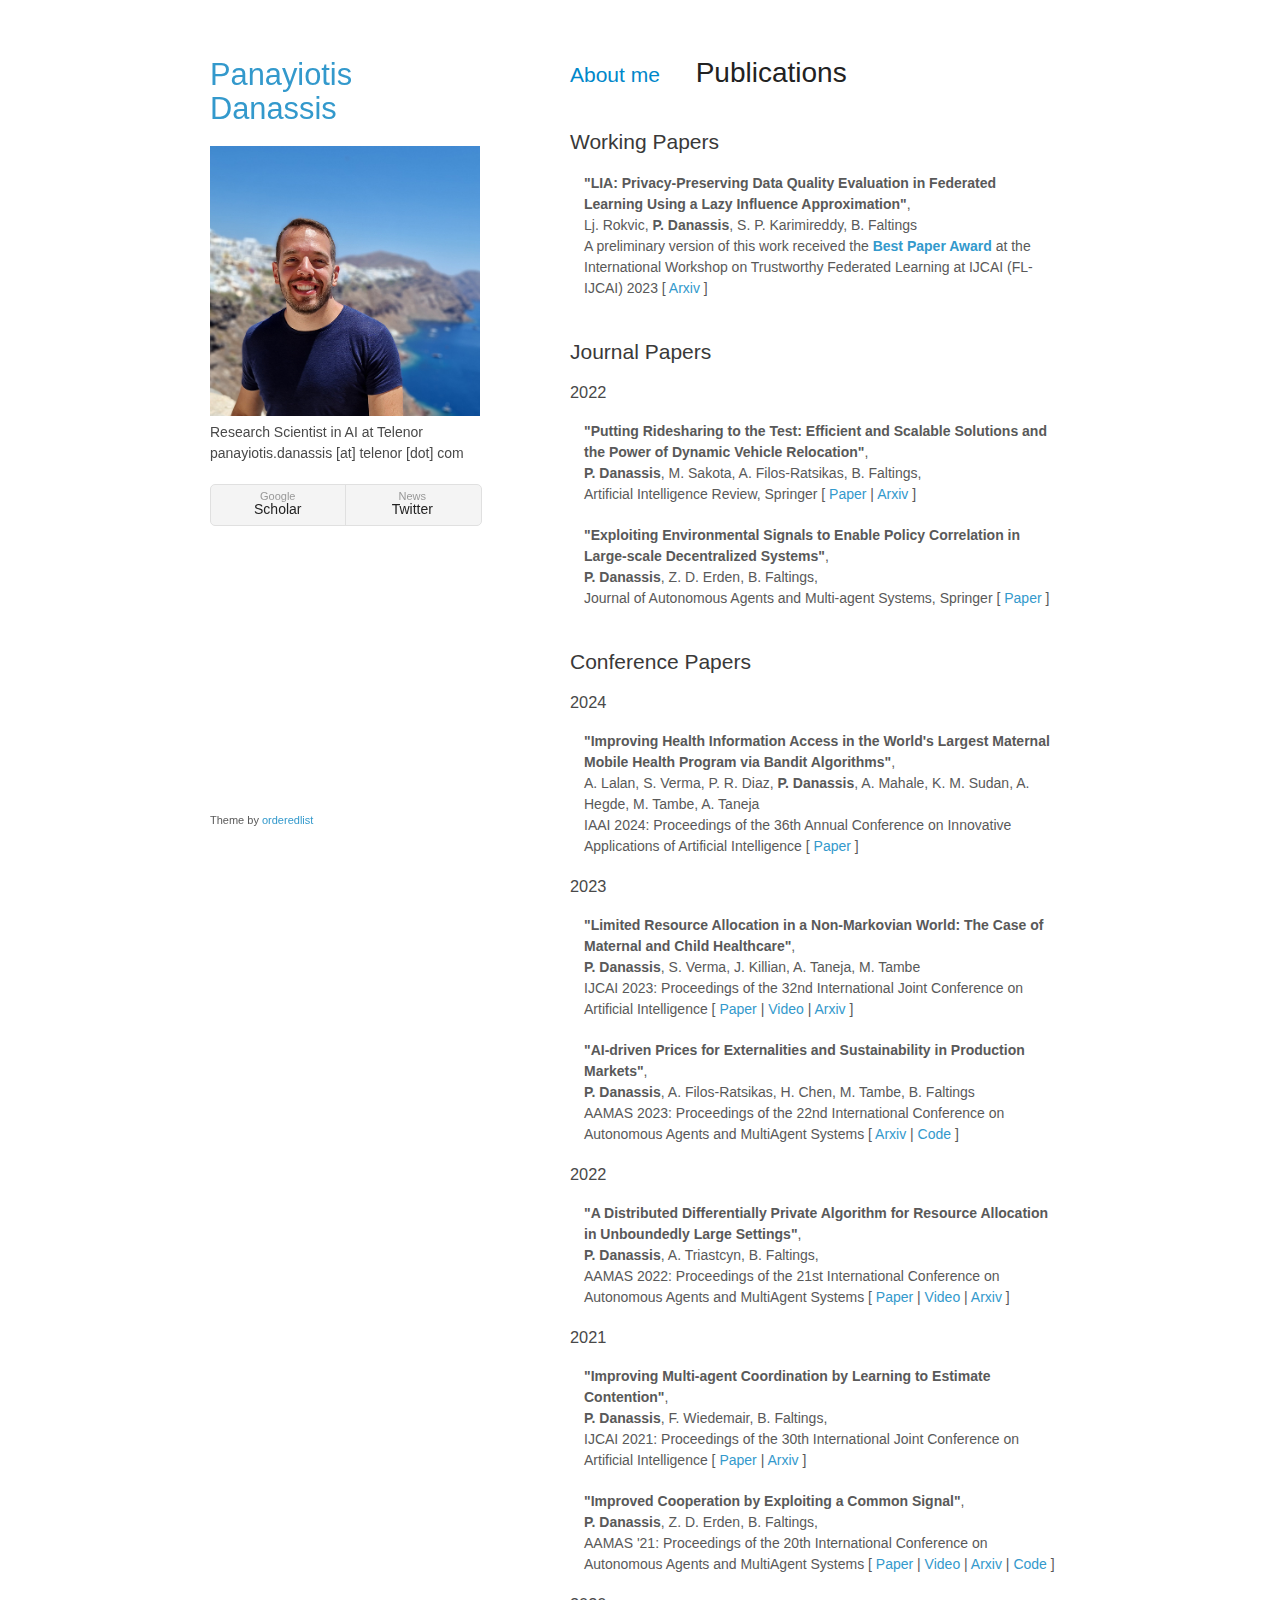
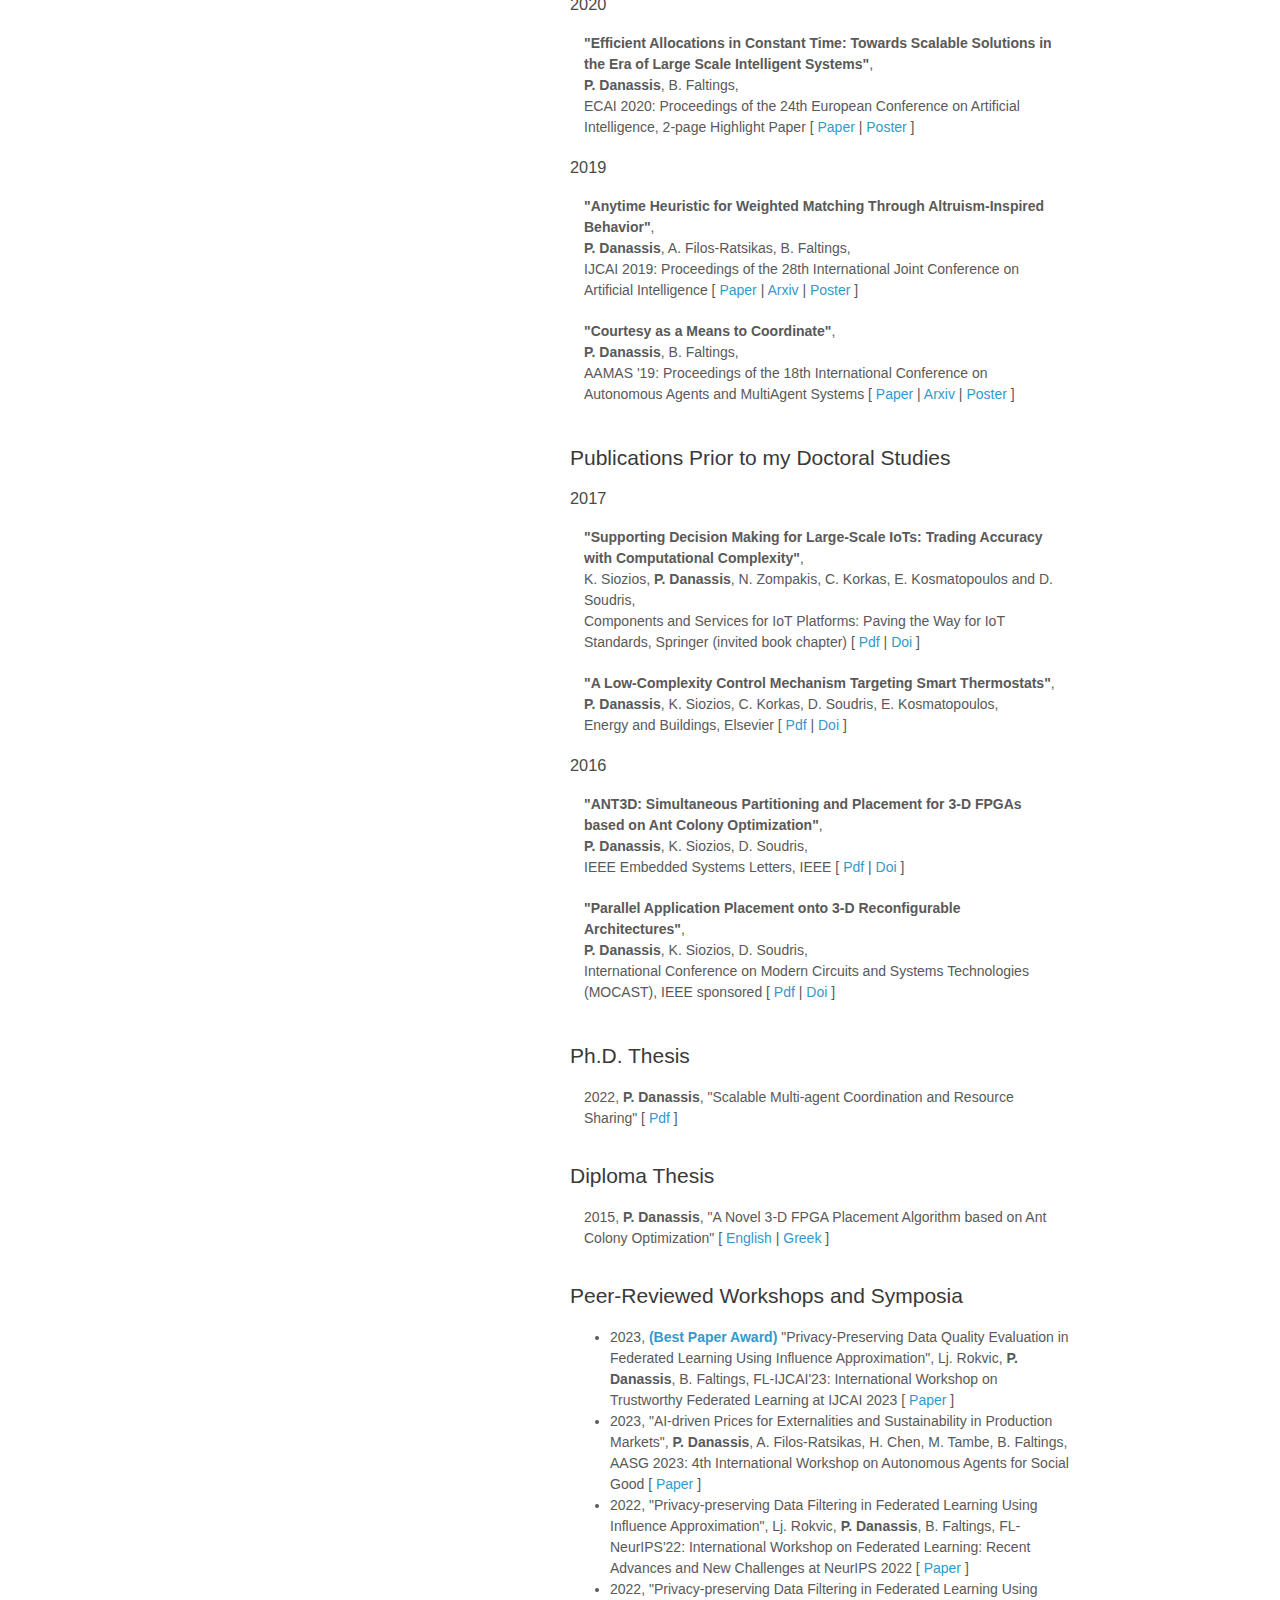
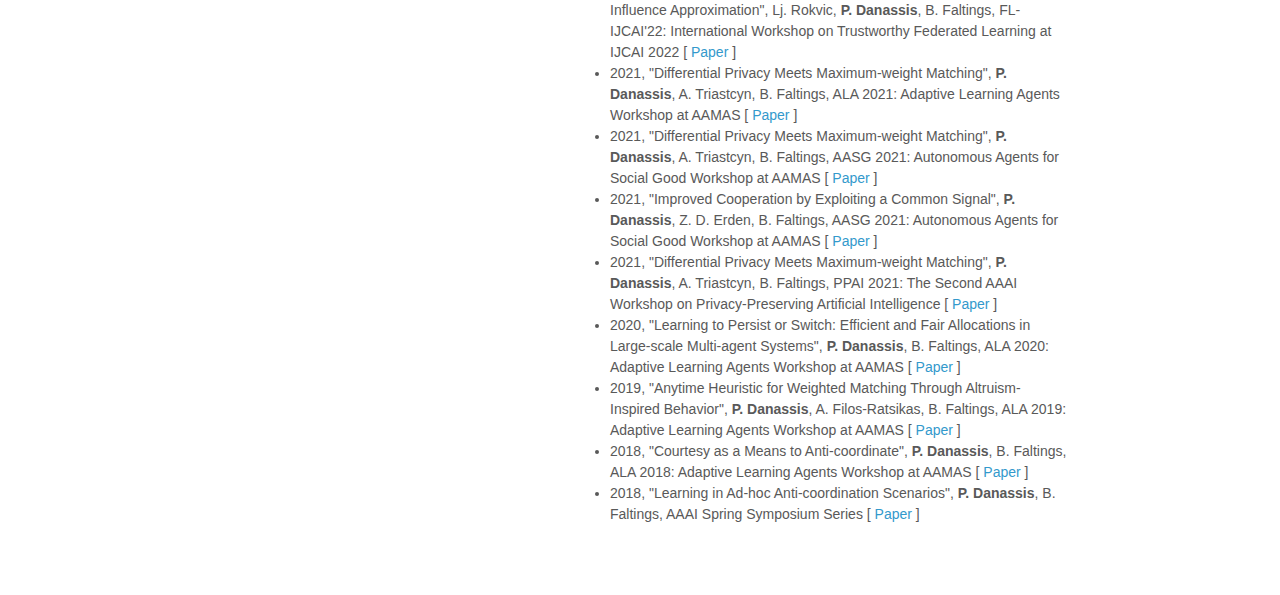
==== publications.html @ 2c4583b1 "Update publications.html" ====
<!doctype html>
<html>
  <head>
    <meta charset="utf-8">
    <meta http-equiv="X-UA-Compatible" content="chrome=1">
    <title>Panayiotis Danassis</title>

    <meta name="description" content="Personal webpage of Dr. Panayiotis Danassis">
    <meta name="author" content="Panayiotis Danassis">
    <meta name="author" content="Παναγιώτης Δανασής">
    <meta name="keywords" content="Panayiotis,Panagiotis,Danassis,Danasis,Παναγιώτης,Δανασής">

    <link rel="icon" type="image/x-icon" href="./files/favicon_pi.png">
    <link rel="stylesheet" href="./files/styles.css">
    <link rel="stylesheet" href="./files/pygment_trac.css">
    <link rel="stylesheet" href="./files/my_style.css">
    <meta name="viewport" content="width=device-width">
    <!--[if lt IE 9]>
    <script src="//html5shiv.googlecode.com/svn/trunk/html5.js"></script>
    <![endif]-->
  </head>




  <body>
    <div class="wrapper">
      <header>
        <h1><strong class="name">Panayiotis Danassis</strong></h1>
        <img src="./files/me_2_small.jpg" alt="Logo">
        <h4>
          Research Scientist in AI at Telenor <br>
          panayiotis.danassis [at] telenor [dot] com
        </h4>


        <ul class="downloads">
          <li><a href="https://scholar.google.gr/citations?user=Uo0aIHAAAAAJ" target="_blank" rel="nofollow">Google <strong>Scholar</strong></a></li>
          <li><a href="https://twitter.com/PDanassis" target="_blank" rel="nofollow">News <strong>Twitter</strong></a></li>
          <!-- <li><a href="danassis_resume.pdf" target="_blank" rel="nofollow">Jan 2023 <strong>Résumé</strong></a></li> -->
        </ul>
      </header>
      
      <section>
        <!-- <h1>News</h1> -->
 <!--        <p>
          I will soon be joining the <a href="https://teamcore.seas.harvard.edu/">Teamcore</a> group at <a href="https://www.seas.harvard.edu/">Harvard</a>, led by Prof. <a href="https://teamcore.seas.harvard.edu/tambe">Milind Tambe</a>, as a Postdoctoral Fellow to build AI systems with positive social impact!
        </p>  -->
<!--         <p>
          <b>I am on the job market</b>, looking for exciting opportunities in research. If there is an opening in your organization for which I may be a suitable match, please do get in touch (<a href="danassis_resume.pdf" target="_blank" rel="nofollow">résumé</a>). Thank you :-)
        </p>  -->


        <!-- </br> -->
        <h1><a href="./" class="menu">About me</a> &emsp;Publications</h1>
        
          </br>
          <!-- Preprints -->
          <h2>Working Papers</h2>

          <ul class="no-bullets">
            <li><p>
              <b>"LIA: Privacy-Preserving Data Quality Evaluation in Federated Learning Using a Lazy Influence Approximation"</b>, </br>
              Lj. Rokvic, <b>P. Danassis</b>, S. P. Karimireddy, B. Faltings </br>
              A preliminary version of this work received the <b class="linkcolor">Best Paper Award</b> at the International Workshop on Trustworthy Federated Learning at IJCAI (FL-IJCAI) 2023
              [ <a href="https://arxiv.org/abs/2205.11518" target="_blank">Arxiv</a> ]
            </li></p>
          </ul>


          </br>
          <!-- Journal Papers -->
          <h2>Journal Papers</h2>

          <h3>2022</h3>
          <ul class="no-bullets">
            <li><p>
              <b>"Putting Ridesharing to the Test: Efficient and Scalable Solutions and the Power of Dynamic Vehicle Relocation"</b>, </br>
              <b>P. Danassis</b>, M. Sakota, A. Filos-Ratsikas, B. Faltings, </br>
              Artificial Intelligence Review, Springer 
              [ <a href="https://doi.org/10.1007/s10462-022-10145-0" target="_blank" rel="nofollow">Paper</a> | <a href="https://arxiv.org/abs/1912.08066" target="_blank" rel="nofollow">Arxiv</a> ]
            </p></li>

            <li><p>
              <b>"Exploiting Environmental Signals to Enable Policy Correlation in Large-scale Decentralized Systems"</b>, </br>
              <b>P. Danassis</b>, Z. D. Erden, B. Faltings, </br>
              Journal of Autonomous Agents and Multi-agent Systems, Springer 
              [ <a href="https://doi.org/10.1007/s10458-021-09541-7" target="_blank">Paper</a> ]
            </li></p>
          </ul>
          

          </br>
          <!-- Conference Papers -->
          <h2>Conference Papers</h2>

          <h3>2024</h3>
          <ul class="no-bullets">
            <li><p>
              <b>"Improving Health Information Access in the World's Largest Maternal Mobile Health Program via Bandit Algorithms"</b>, </br>
              A. Lalan, S. Verma, P. R. Diaz, <b>P. Danassis</b>, A. Mahale, K. M. Sudan, A. Hegde, M. Tambe, A. Taneja </br>
              IAAI 2024: Proceedings of the 36th Annual Conference on Innovative Applications of Artificial Intelligence [ <a href="publications/2024_iaai.pdf" target="_blank" rel="nofollow">Paper</a> ]
            </li></p>
          </ul>

          <h3>2023</h3>
          <ul class="no-bullets">
            <li><p>
              <b>"Limited Resource Allocation in a Non-Markovian World: The Case of Maternal and Child Healthcare"</b>, </br>
              <b>P. Danassis</b>, S. Verma, J. Killian, A. Taneja, M. Tambe </br>
              IJCAI 2023: Proceedings of the 32nd International Joint Conference on Artificial Intelligence [ <a href="https://www.ijcai.org/proceedings/2023/0660.pdf" target="_blank" rel="nofollow">Paper</a> | <a href="https://ijcai-23.org/video/?vid=39005594" target="_blank" rel="nofollow">Video</a> | <a href="https://arxiv.org/abs/2305.12640" target="_blank">Arxiv</a> ]
            </li></p>
            <li><p>
              <b>"AI-driven Prices for Externalities and Sustainability in Production Markets"</b>, </br>
              <b>P. Danassis</b>, A. Filos-Ratsikas, H. Chen, M. Tambe, B. Faltings </br>
              AAMAS 2023: Proceedings of the 22nd International Conference on Autonomous Agents and MultiAgent Systems [ <a href="https://arxiv.org/abs/2106.06060" target="_blank">Arxiv</a> | <a href="https://github.com/panayiotisd/fisher-market" target="_blank">Code</a> ]
            </li></p>
          </ul>

          <h3>2022</h3>
          <ul class="no-bullets">
            <li><p>
              <b>"A Distributed Differentially Private Algorithm for Resource Allocation in Unboundedly Large Settings"</b>, </br>
              <b>P. Danassis</b>, A. Triastcyn, B. Faltings, </br>
              AAMAS 2022: Proceedings of the 21st International Conference on Autonomous Agents and MultiAgent Systems 
              [ <a href="https://www.ifaamas.org/Proceedings/aamas2022/pdfs/p327.pdf" target="_blank" rel="nofollow">Paper</a> | <a href="https://underline.io/lecture/49237-a-distributed-differentially-private-algorithm-for-resource-allocation-in-unboundedly-large-settings" target="_blank" rel="nofollow">Video</a> | <a href="https://arxiv.org/abs/2011.07934" target="_blank">Arxiv</a> ]
            </li></p>
          </ul>

          <h3>2021</h3>
          <ul class="no-bullets">
            <li><p>
              <b>"Improving Multi-agent Coordination by Learning to Estimate Contention"</b>, </br>
              <b>P. Danassis</b>, F. Wiedemair, B. Faltings, </br>
              IJCAI 2021: Proceedings of the 30th International Joint Conference on Artificial Intelligence
              [ <a href="https://www.ijcai.org/proceedings/2021/18" target="_blank" rel="nofollow">Paper</a> | <a href="https://arxiv.org/abs/2105.04027" target="_blank">Arxiv</a> ]
            </li></p>

            <li><p>
              <b>"Improved Cooperation by Exploiting a Common Signal"</b>, </br>
              <b>P. Danassis</b>, Z. D. Erden, B. Faltings, </br>
              AAMAS '21: Proceedings of the 20th International Conference on Autonomous Agents and MultiAgent Systems 
              [ <a href="https://www.ifaamas.org/Proceedings/aamas2021/pdfs/p395.pdf" target="_blank" rel="nofollow">Paper</a> | <a href="https://slideslive.com/38954855/improved-cooperation-by-exploiting-a-common-signal" target="_blank" rel="nofollow">Video</a> | <a href="https://arxiv.org/abs/2102.02304" target="_blank">Arxiv</a> | <a href="https://github.com/panayiotisd/Improved-Cooperation-by-Exploiting-a-Common-Signal.git" target="_blank">Code</a> ]
            </li></p>
          </ul>

          <h3>2020</h3>
          <ul class="no-bullets">
            <li><p>
              <b>"Efficient Allocations in Constant Time: Towards Scalable Solutions in the Era of Large Scale Intelligent Systems"</b>, </br>
              <b>P. Danassis</b>, B. Faltings, </br>
              ECAI 2020: Proceedings of the 24th European Conference on Artificial Intelligence, 2-page Highlight Paper 
              [ <a href="https://dx.doi.org/10.3233/FAIA200441" target="_blank" rel="nofollow">Paper</a> | <a href="https://underline.io/lecture/2179-efficient-allocations-in-constant-time-towards-scalable-solutions-in-the-era-of-large-scale-intelligent-systems" target="_blank" rel="nofollow">Poster</a> ]
            </li></p>
          </ul>

          <h3>2019</h3>
          <ul class="no-bullets">
            <li><p>
              <b>"Anytime Heuristic for Weighted Matching Through Altruism-Inspired Behavior"</b>, </br>
              <b>P. Danassis</b>, A. Filos-Ratsikas, B. Faltings, </br>
              IJCAI 2019: Proceedings of the 28th International Joint Conference on Artificial Intelligence
              [ <a href="https://www.ijcai.org/proceedings/2019/31" target="_blank" rel="nofollow">Paper</a> | <a href="https://arxiv.org/abs/1902.09359" target="_blank">Arxiv</a> | <a href="posters/2019_arxiv_alma.pdf" target="_blank" rel="nofollow">Poster</a> ]
            </li></p>

            <li><p>
              <b>"Courtesy as a Means to Coordinate"</b>, </br>
              <b>P. Danassis</b>, B. Faltings, </br>
              AAMAS '19: Proceedings of the 18th International Conference on Autonomous Agents and MultiAgent Systems 
              [ <a href="https://www.ifaamas.org/Proceedings/aamas2019/pdfs/p665.pdf" target="_blank" rel="nofollow">Paper</a> | <a href="https://arxiv.org/abs/1801.07140" target="_blank">Arxiv</a> | <a href="posters/aamas19_poster.pdf" target="_blank" rel="nofollow">Poster</a> ]
            </li></p>
          </ul>


          </br>
          <!-- Publications Prior to my Doctoral Studies -->
          <h2>Publications Prior to my Doctoral Studies</h2>

          <h3>2017</h3>
          <ul class="no-bullets">
            <li><p>
              <b>"Supporting Decision Making for Large-Scale IoTs: Trading Accuracy with Computational Complexity"</b>, </br>
              K. Siozios, <b>P. Danassis</b>, N. Zompakis, C. Korkas, E. Kosmatopoulos and D. Soudris, </br>
              Components and Services for IoT Platforms: Paving the Way for IoT Standards, Springer (invited book chapter) 
              [ <a href="publications/2017_springer_dmlsiot.pdf" target="_blank" rel="nofollow">Pdf</a> | <a href="https://dx.doi.org/10.1007/978-3-319-42304-3_12" target="_blank">Doi</a> ]
            </li></p>

            <li><p>
              <b>"A Low-Complexity Control Mechanism Targeting Smart Thermostats"</b>, </br>
              <b>P. Danassis</b>, K. Siozios, C. Korkas, D. Soudris, E. Kosmatopoulos, </br>
              Energy and Buildings, Elsevier 
              [ <a href="publications/2017_elsevier_enb.pdf" target="_blank" rel="nofollow">Pdf</a> | <a href="https://dx.doi.org/10.1016/j.enbuild.2017.01.013" target="_blank">Doi</a> ]
            </li></p>
          </ul>

          <h3>2016</h3>
          <ul class="no-bullets">
            <li><p>
              <b>"ANT3D: Simultaneous Partitioning and Placement for 3-D FPGAs based on Ant Colony Optimization"</b>, </br>
              <b>P. Danassis</b>, K. Siozios, D. Soudris, </br>
              IEEE Embedded Systems Letters, IEEE 
              [ <a href="publications/2016_ieee_esl.pdf" target="_blank" rel="nofollow">Pdf</a> | <a href="https://doi.org/10.1109/LES.2016.2527925" target="_blank">Doi</a> ]
            </li></p>

            <li><p>
              <b>"Parallel Application Placement onto 3-D Reconfigurable Architectures"</b>, </br>
              <b>P. Danassis</b>, K. Siozios, D. Soudris, </br>
              International Conference on Modern Circuits and Systems Technologies (MOCAST), IEEE sponsored 
              [ <a href="publications/2016_mocast.pdf" target="_blank" rel="nofollow">Pdf</a> | <a href="https://doi.org/10.1109/MOCAST.2016.7495108" target="_blank">Doi</a> ]
            </li></p>
          </ul>
          

          </br>
          <!-- PhD Thesis -->
          <h2>Ph.D. Thesis</h2>
          <ul class="no-bullets">
            <li>2022, <b>P. Danassis</b>, "Scalable Multi-agent Coordination and Resource Sharing" [ <a href="https://infoscience.epfl.ch/record/291383" target="_blank" rel="nofollow">Pdf</a> ]</li>
          </ul>


          </br>
          <!-- Diploma Thesis -->
          <h2>Diploma Thesis</h2>
          <ul class="no-bullets">
            <li>2015, <b>P. Danassis</b>, "A Novel 3-D FPGA Placement Algorithm based on Ant Colony Optimization" [ <a href="publications/2015_diploma_thesis.pdf#page=10" target="_blank" rel="nofollow">English</a> | <a href="publications/2015_diploma_thesis.pdf#page=1" target="_blank" rel="nofollow">Greek</a> ]</li>
          </ul>


          </br>
          <!-- Peer-Reviewed Workshops and Posters -->
          <h2>Peer-Reviewed Workshops and Symposia</h2>
          <ul>
            <li> 2023, <b class="linkcolor">(Best Paper Award)</b> "Privacy-Preserving Data Quality Evaluation in Federated Learning Using Influence Approximation", Lj. Rokvic, <b>P. Danassis</b>, B. Faltings, FL-IJCAI'23: International Workshop on Trustworthy Federated Learning at IJCAI 2023 [ <a href="https://panosd.eu/publications/2023_fl_ijcai.pdf" target="_blank">Paper</a> ]</li>

            <li> 2023, "AI-driven Prices for Externalities and Sustainability in Production Markets", <b>P. Danassis</b>, A. Filos-Ratsikas, H. Chen, M. Tambe, B. Faltings, AASG 2023: 4th International Workshop on Autonomous Agents for Social Good [ <a href="https://arxiv.org/abs/2106.06060" target="_blank">Paper</a> ] </li>

            <li> 2022, "Privacy-preserving Data Filtering in Federated Learning Using Influence Approximation", Lj. Rokvic, <b>P. Danassis</b>, B. Faltings, FL-NeurIPS'22: International Workshop on Federated Learning: Recent Advances and New Challenges at NeurIPS 2022 [ <a href="https://arxiv.org/abs/2205.11518" target="_blank" rel="nofollow">Paper</a> ]</li>

            <li> 2022, "Privacy-preserving Data Filtering in Federated Learning Using Influence Approximation", Lj. Rokvic, <b>P. Danassis</b>, B. Faltings, FL-IJCAI'22: International Workshop on Trustworthy Federated Learning at IJCAI 2022 [ <a href="https://arxiv.org/abs/2205.11518" target="_blank" rel="nofollow">Paper</a> ]</li>

            <li>2021, "Differential Privacy Meets Maximum-weight Matching", <b>P. Danassis</b>, A. Triastcyn, B. Faltings, ALA 2021: Adaptive Learning Agents Workshop at AAMAS [ <a href="publications/2022_aamas.pdf" target="_blank" rel="nofollow">Paper</a> ]</li>

            <li>2021, "Differential Privacy Meets Maximum-weight Matching", <b>P. Danassis</b>, A. Triastcyn, B. Faltings, AASG 2021: Autonomous Agents for Social Good Workshop at AAMAS [ <a href="publications/2022_aamas.pdf" target="_blank" rel="nofollow">Paper</a> ]</li>

            <li>2021, "Improved Cooperation by Exploiting a Common Signal", <b>P. Danassis</b>, Z. D. Erden, B. Faltings, AASG 2021: Autonomous Agents for Social Good Workshop at AAMAS [ <a href="publications/2021_aamas.pdf" target="_blank" rel="nofollow">Paper</a> ]</li>

            <li>2021, "Differential Privacy Meets Maximum-weight Matching", <b>P. Danassis</b>, A. Triastcyn, B. Faltings, PPAI 2021: The Second AAAI Workshop on Privacy-Preserving Artificial Intelligence [ <a href="publications/2022_aamas.pdf" target="_blank" rel="nofollow">Paper</a> ]</li>

            <li>2020, "Learning to Persist or Switch: Efficient and Fair Allocations in Large-scale Multi-agent Systems", <b>P. Danassis</b>, B. Faltings, ALA 2020: Adaptive Learning Agents Workshop at AAMAS [ <a href="publications/2020_ala.pdf" target="_blank" rel="nofollow">Paper</a> ]</li>

            <li>2019, "Anytime Heuristic for Weighted Matching Through Altruism-Inspired Behavior", <b>P. Danassis</b>, A. Filos-Ratsikas, B. Faltings, ALA 2019: Adaptive Learning Agents Workshop at AAMAS [ <a href="publications/2019_arxiv_alma.pdf" target="_blank" rel="nofollow">Paper</a> ]</li>

            <li>2018, "Courtesy as a Means to Anti-coordinate", <b>P. Danassis</b>, B. Faltings, ALA 2018: Adaptive Learning Agents Workshop at AAMAS [ <a href="publications/2019_aamas.pdf" target="_blank" rel="nofollow">Paper</a> ]</li>

            <li>2018, "Learning in Ad-hoc Anti-coordination Scenarios", <b>P. Danassis</b>, B. Faltings, AAAI Spring Symposium Series [ <a href="publications/2018_aaai_sss.pdf" target="_blank" rel="nofollow">Paper</a> ]</li>
          </ul>
        
      </section>


      <footer>
        <p><small>Theme by <a href="https://github.com/orderedlist">orderedlist</a></small></p>
      </footer>

    </div>
    <script src="./files/scale.fix.js"></script>
  </body>
</html>
---- files/styles.css ----
body {
  background-color: #fff;
  padding:50px;
  font: 14px/1.5 -apple-system, BlinkMacSystemFont, "Segoe UI", Roboto, Oxygen, Ubuntu, Cantarell, "Fira Sans", "Droid Sans", "Helvetica Neue", Arial, sans-serif, "Apple Color Emoji", "Segoe UI Emoji", "Segoe UI Symbol";
  color:#595959;
  font-weight:400;
}

h1, h2, h3, h4, h5, h6 {
  color:#222;
  margin:0 0 20px;
}

p, ul, ol, table, pre, dl {
  margin:0 0 20px;
}

h1, h2, h3 {
  line-height:1.1;
}

h1 {
  font-size:28px;
  font-weight: 500;
}

h2 {
  color:#393939;
  font-weight: 500;
}

h3, h4, h5, h6 {
  color:#494949;
  font-weight: 500;
}

a {
  color:#39c;
  text-decoration:none;
}

a:hover {
  color:#069;
}

a small {
  font-size:11px;
  color:#777;
  margin-top:-0.3em;
  display:block;
}

a:hover small {
  color:#777;
}

.wrapper {
  width:860px;
  margin:0 auto;
}

blockquote {
  border-left:1px solid #e5e5e5;
  margin:0;
  padding:0 0 0 20px;
  font-style:italic;
}

code, pre {
  font-family:Monaco, Bitstream Vera Sans Mono, Lucida Console, Terminal, Consolas, Liberation Mono, DejaVu Sans Mono, Courier New, monospace;
  color:#333;
}

pre {
  padding:8px 15px;
  background: #f8f8f8;
  border-radius:5px;
  border:1px solid #e5e5e5;
  overflow-x: auto;
}

table {
  width:100%;
  border-collapse:collapse;
}

th, td {
  text-align:left;
  padding:5px 10px;
  border-bottom:1px solid #e5e5e5;
}

dt {
  color:#444;
  font-weight:500;
}

th {
  color:#444;
}

img {
  max-width:100%;
}

header {
  width:270px;
  float:left;
  position:fixed;
  -webkit-font-smoothing:subpixel-antialiased;
}

header ul {
  list-style:none;
  height:40px;
  padding:0;
  background: #f4f4f4;
  border-radius:5px;
  border:1px solid #e0e0e0;
  width:270px;
}

/*header li {
  width:89px;
  float:left;
  border-right:1px solid #e0e0e0;
  height:40px;
}*/

header li {
  width:133.5px;
  float:left;
  border-right:1px solid #e0e0e0;
  height:40px;
}

header li:first-child a {
  border-radius:5px 0 0 5px;
}

header li:last-child a {
  border-radius:0 5px 5px 0;
}

header ul a {
  line-height:1;
  font-size:11px;
  color:#999;
  display:block;
  text-align:center;
  padding-top:6px;
  height:34px;
}

header ul a:hover {
  color:#999;
}

header ul a:active {
  background-color:#f0f0f0;
}

strong {
  color:#222;
  font-weight:500;
}

/*header ul li + li + li {
  border-right:none;
  width:89px;
}*/

header ul li + li {
  border-right:none;
  width:133.5px;
}

header ul a strong {
  font-size:14px;
  display:block;
  color:#222;
}

section {
  width:500px;
  float:right;
  padding-bottom:50px;
}

small {
  font-size:11px;
}

hr {
  border:0;
  background:#e5e5e5;
  height:1px;
  margin:0 0 20px;
}

footer {
  width:270px;
  float:left;
  position:fixed;
  bottom:50px;
  -webkit-font-smoothing:subpixel-antialiased;
}

@media print, screen and (max-width: 960px) {

  div.wrapper {
    width:auto;
    margin:0;
  }

  header, section, footer {
    float:none;
    position:static;
    width:auto;
  }

  header {
    padding-right:320px;
  }

  section {
    border:1px solid #e5e5e5;
    border-width:1px 0;
    padding:20px 0;
    margin:0 0 20px;
  }

  header a small {
    display:inline;
  }

  header ul {
    position:absolute;
    right:50px;
    top:52px;
  }
}

@media print, screen and (max-width: 720px) {
  body {
    word-wrap:break-word;
  }

  header {
    padding:0;
  }

  header ul, header p.view {
    position:static;
  }

  pre, code {
    word-wrap:normal;
  }
}

@media print, screen and (max-width: 480px) {
  body {
    padding:15px;
  }

  header ul {
    width:99%;
  }

  header li, header ul li + li + li {
    width:33%;
  }
}

@media print {
  body {
    padding:0.4in;
    font-size:12pt;
    color:#444;
  }
}
---- files/pygment_trac.css ----
.highlight  { background: #ffffff; }
.highlight .c { color: #999988; font-style: italic } /* Comment */
.highlight .err { color: #a61717; background-color: #e3d2d2 } /* Error */
.highlight .k { font-weight: bold } /* Keyword */
.highlight .o { font-weight: bold } /* Operator */
.highlight .cm { color: #999988; font-style: italic } /* Comment.Multiline */
.highlight .cp { color: #999999; font-weight: bold } /* Comment.Preproc */
.highlight .c1 { color: #999988; font-style: italic } /* Comment.Single */
.highlight .cs { color: #999999; font-weight: bold; font-style: italic } /* Comment.Special */
.highlight .gd { color: #000000; background-color: #ffdddd } /* Generic.Deleted */
.highlight .gd .x { color: #000000; background-color: #ffaaaa } /* Generic.Deleted.Specific */
.highlight .ge { font-style: italic } /* Generic.Emph */
.highlight .gr { color: #aa0000 } /* Generic.Error */
.highlight .gh { color: #999999 } /* Generic.Heading */
.highlight .gi { color: #000000; background-color: #ddffdd } /* Generic.Inserted */
.highlight .gi .x { color: #000000; background-color: #aaffaa } /* Generic.Inserted.Specific */
.highlight .go { color: #888888 } /* Generic.Output */
.highlight .gp { color: #555555 } /* Generic.Prompt */
.highlight .gs { font-weight: bold } /* Generic.Strong */
.highlight .gu { color: #800080; font-weight: bold; } /* Generic.Subheading */
.highlight .gt { color: #aa0000 } /* Generic.Traceback */
.highlight .kc { font-weight: bold } /* Keyword.Constant */
.highlight .kd { font-weight: bold } /* Keyword.Declaration */
.highlight .kn { font-weight: bold } /* Keyword.Namespace */
.highlight .kp { font-weight: bold } /* Keyword.Pseudo */
.highlight .kr { font-weight: bold } /* Keyword.Reserved */
.highlight .kt { color: #445588; font-weight: bold } /* Keyword.Type */
.highlight .m { color: #009999 } /* Literal.Number */
.highlight .s { color: #d14 } /* Literal.String */
.highlight .na { color: #008080 } /* Name.Attribute */
.highlight .nb { color: #0086B3 } /* Name.Builtin */
.highlight .nc { color: #445588; font-weight: bold } /* Name.Class */
.highlight .no { color: #008080 } /* Name.Constant */
.highlight .ni { color: #800080 } /* Name.Entity */
.highlight .ne { color: #990000; font-weight: bold } /* Name.Exception */
.highlight .nf { color: #990000; font-weight: bold } /* Name.Function */
.highlight .nn { color: #555555 } /* Name.Namespace */
.highlight .nt { color: #000080 } /* Name.Tag */
.highlight .nv { color: #008080 } /* Name.Variable */
.highlight .ow { font-weight: bold } /* Operator.Word */
.highlight .w { color: #bbbbbb } /* Text.Whitespace */
.highlight .mf { color: #009999 } /* Literal.Number.Float */
.highlight .mh { color: #009999 } /* Literal.Number.Hex */
.highlight .mi { color: #009999 } /* Literal.Number.Integer */
.highlight .mo { color: #009999 } /* Literal.Number.Oct */
.highlight .sb { color: #d14 } /* Literal.String.Backtick */
.highlight .sc { color: #d14 } /* Literal.String.Char */
.highlight .sd { color: #d14 } /* Literal.String.Doc */
.highlight .s2 { color: #d14 } /* Literal.String.Double */
.highlight .se { color: #d14 } /* Literal.String.Escape */
.highlight .sh { color: #d14 } /* Literal.String.Heredoc */
.highlight .si { color: #d14 } /* Literal.String.Interpol */
.highlight .sx { color: #d14 } /* Literal.String.Other */
.highlight .sr { color: #009926 } /* Literal.String.Regex */
.highlight .s1 { color: #d14 } /* Literal.String.Single */
.highlight .ss { color: #990073 } /* Literal.String.Symbol */
.highlight .bp { color: #999999 } /* Name.Builtin.Pseudo */
.highlight .vc { color: #008080 } /* Name.Variable.Class */
.highlight .vg { color: #008080 } /* Name.Variable.Global */
.highlight .vi { color: #008080 } /* Name.Variable.Instance */
.highlight .il { color: #009999 } /* Literal.Number.Integer.Long */

.type-csharp .highlight .k { color: #0000FF }
.type-csharp .highlight .kt { color: #0000FF }
.type-csharp .highlight .nf { color: #000000; font-weight: normal }
.type-csharp .highlight .nc { color: #2B91AF }
.type-csharp .highlight .nn { color: #000000 }
.type-csharp .highlight .s { color: #A31515 }
.type-csharp .highlight .sc { color: #A31515 }
---- files/my_style.css ----
strong.name {
  color:#39c;
  text-decoration:none;
  font-size: 1.1em;
}

b.linkcolor {
  color:#39c;
}

ul.no-bullets {
  list-style-type: none; /* Remove bullets */
  padding: 0em; /* Remove padding */
  margin: 1em; /* Remove margins */
}

a:hover{
font-weight:bold;
/*text-decoration:underline;*/
}

a.menu {
  font-weight:normal;
  font-size: 0.75em;
/*  color:#222;*/
}

.menu {
  display: inline-block;
  position: relative;
  color: #0087ca;
}

.menu:after {
  content: '';
  position: absolute;
  width: 100%;
  transform: scaleX(0);
  height: 2px;
  bottom: 0;
  left: 0;
  background-color: #0087ca;
  transform-origin: bottom right;
  transition: transform 0.25s ease-out;
}

.menu:hover:after {
  transform: scaleX(1);
  transform-origin: bottom left;
}
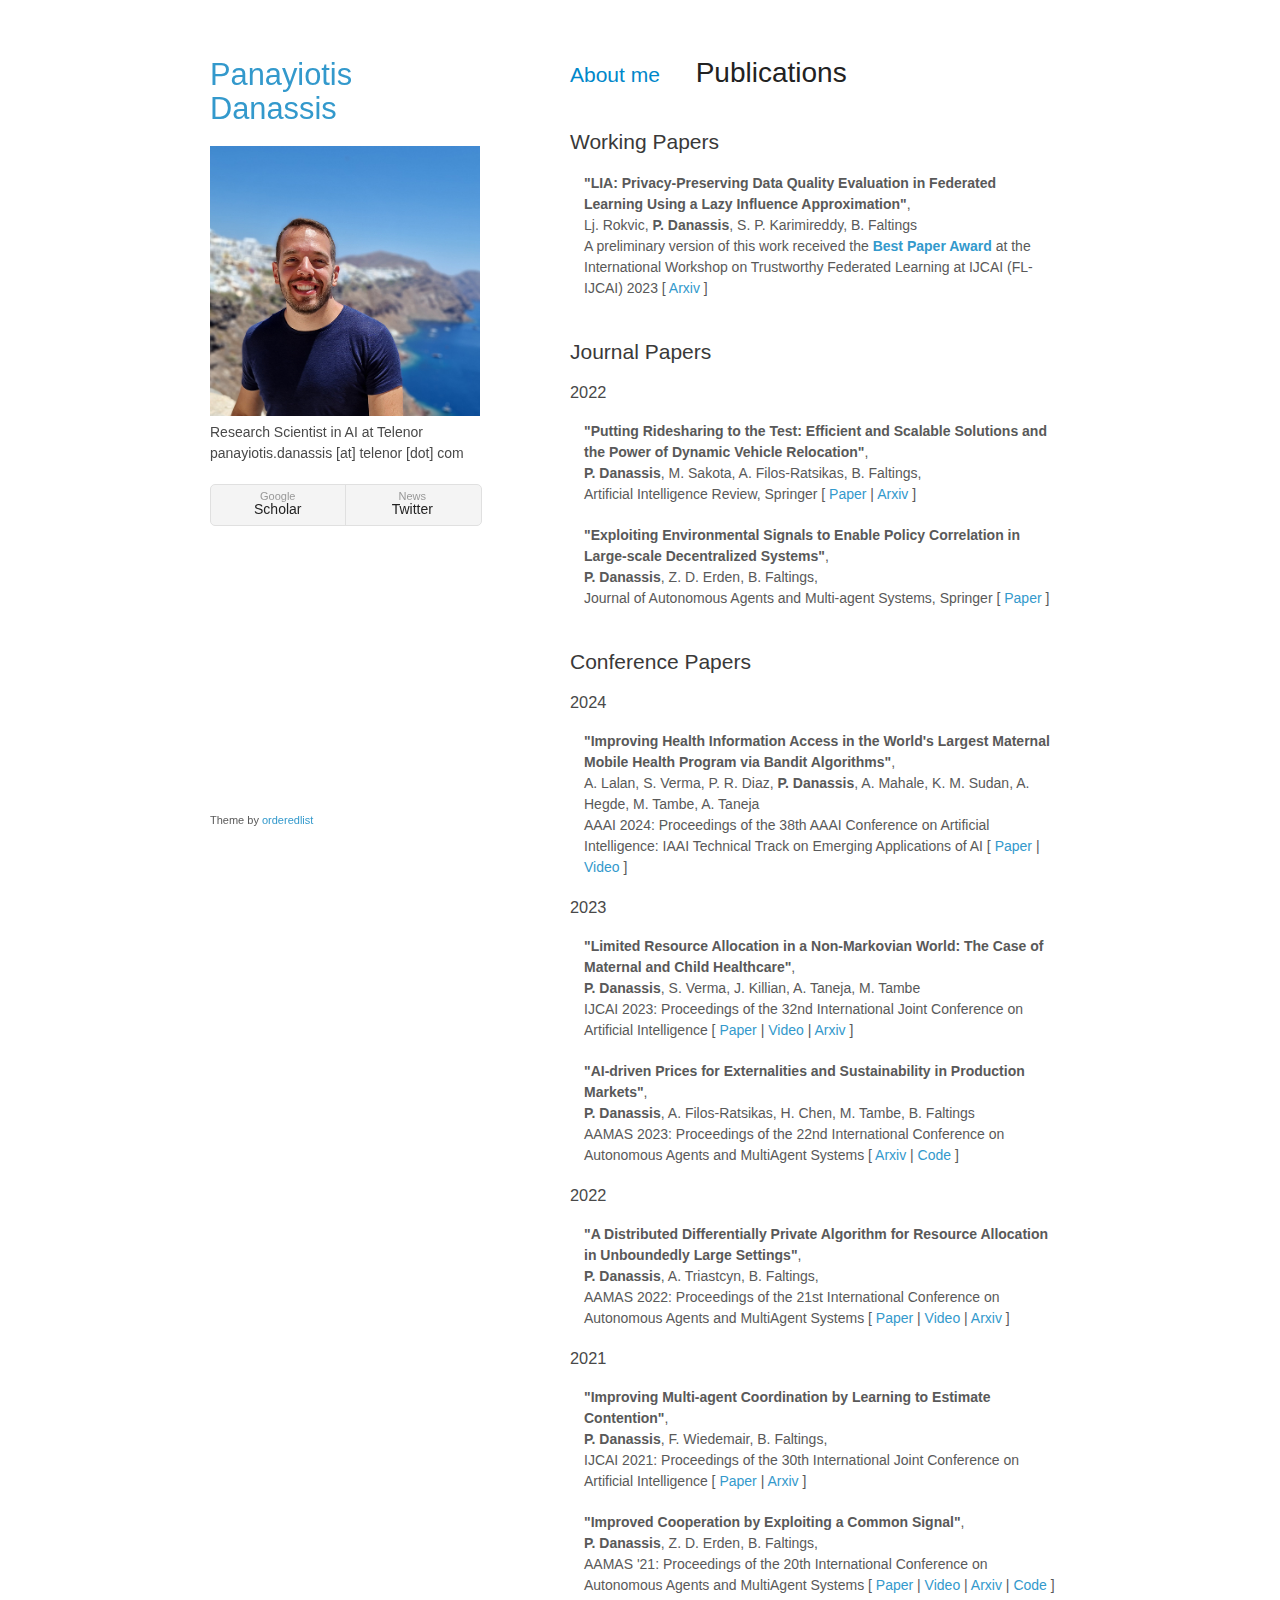
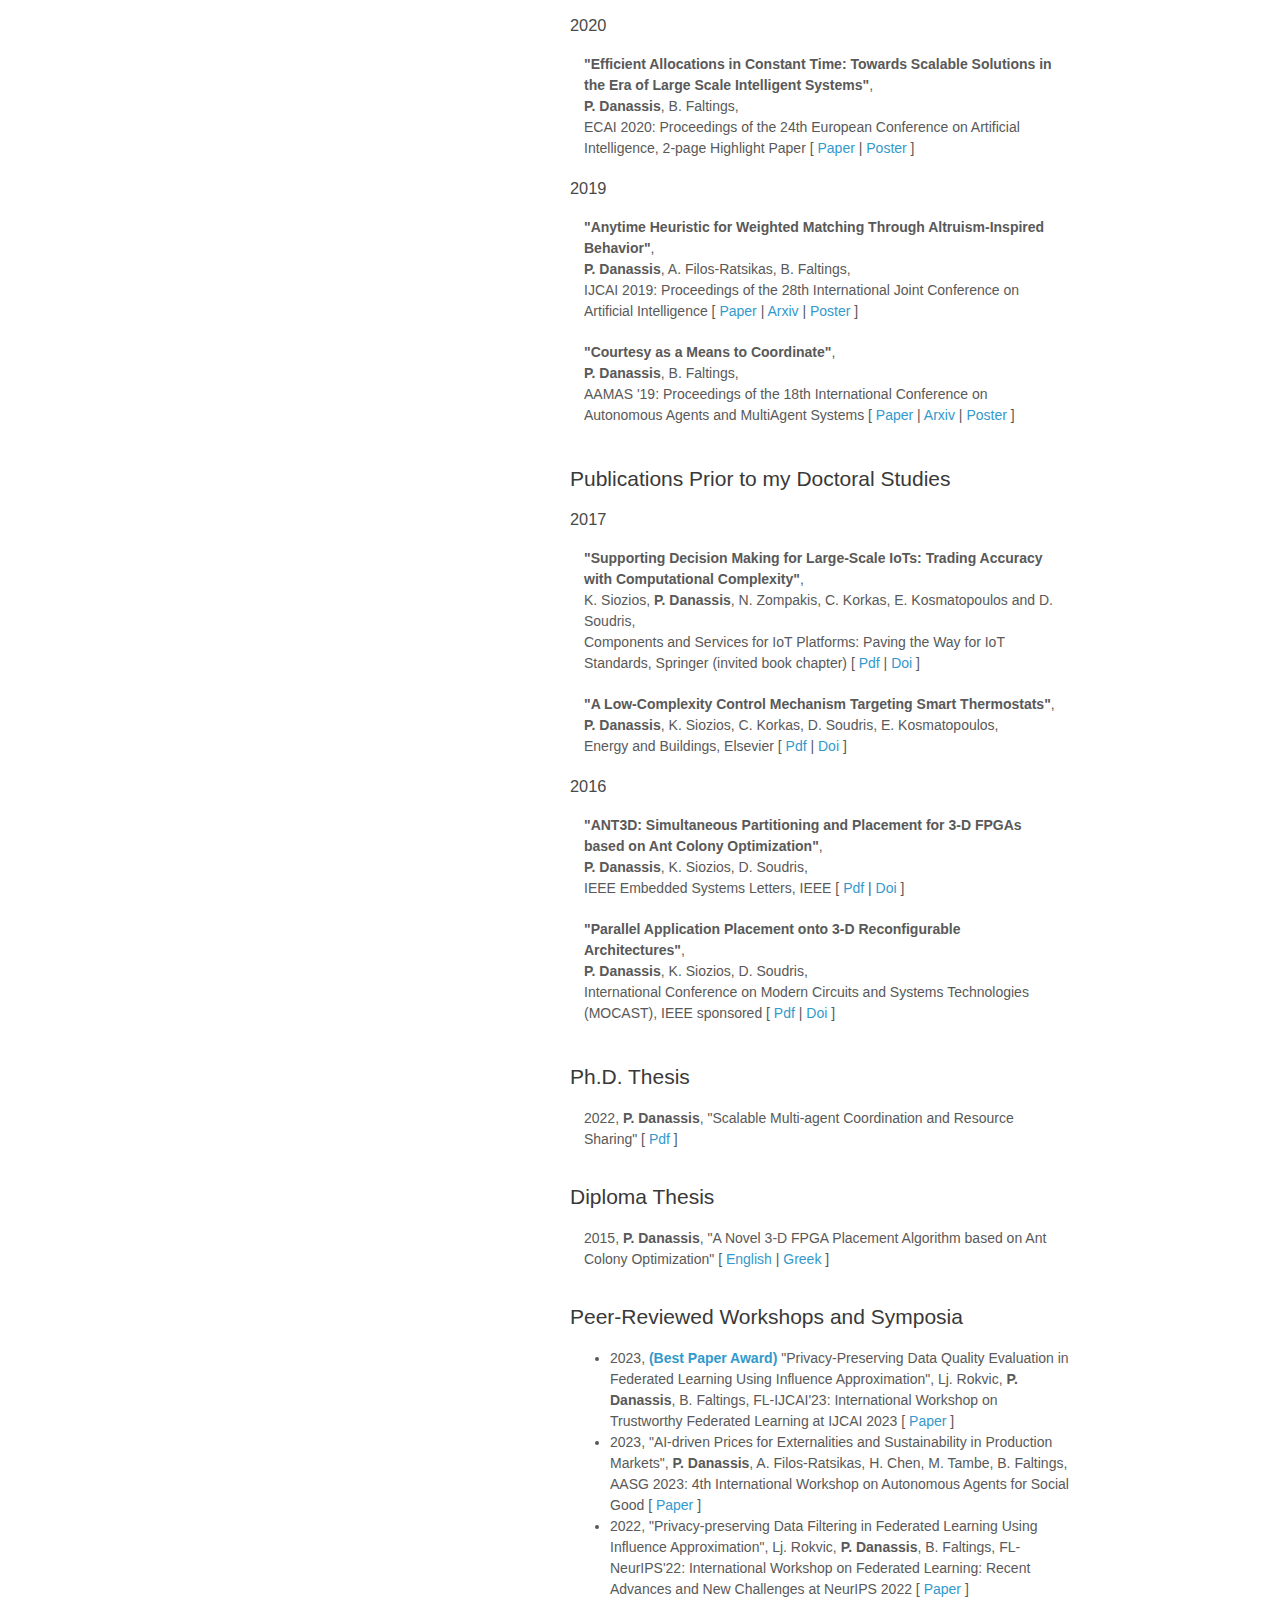
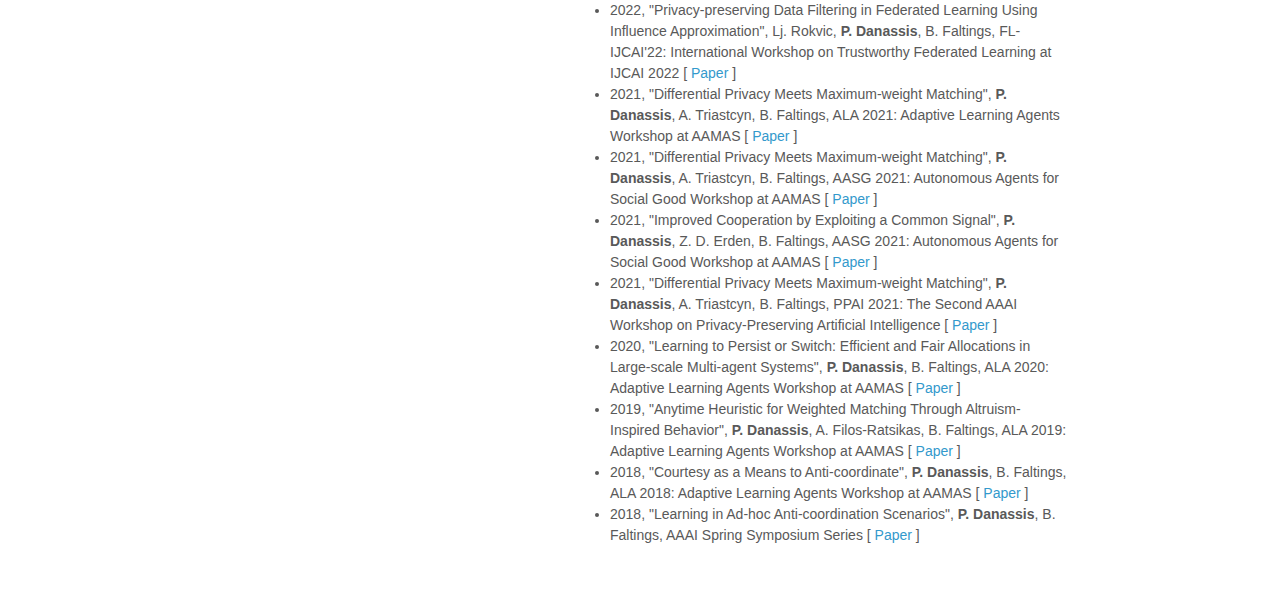
==== commit df5ee02d: "Update IAAI Publication Link" ====
--- a/publications.html
+++ b/publications.html
@@ -99,7 +99,7 @@
             <li><p>
               <b>"Improving Health Information Access in the World's Largest Maternal Mobile Health Program via Bandit Algorithms"</b>, </br>
               A. Lalan, S. Verma, P. R. Diaz, <b>P. Danassis</b>, A. Mahale, K. M. Sudan, A. Hegde, M. Tambe, A. Taneja </br>
-              IAAI 2024: Proceedings of the 36th Annual Conference on Innovative Applications of Artificial Intelligence [ <a href="publications/2024_iaai.pdf" target="_blank" rel="nofollow">Paper</a> ]
+              AAAI 2024: Proceedings of the 38th AAAI Conference on Artificial Intelligence: IAAI Technical Track on Emerging Applications of AI [ <a href="https://ojs.aaai.org/index.php/AAAI/article/view/30329" target="_blank" rel="nofollow">Paper</a> | <a href="https://ojs.aaai.org/index.php/AAAI/article/view/30329/32354" target="_blank" rel="nofollow">Video</a> ]
             </li></p>
           </ul>
 
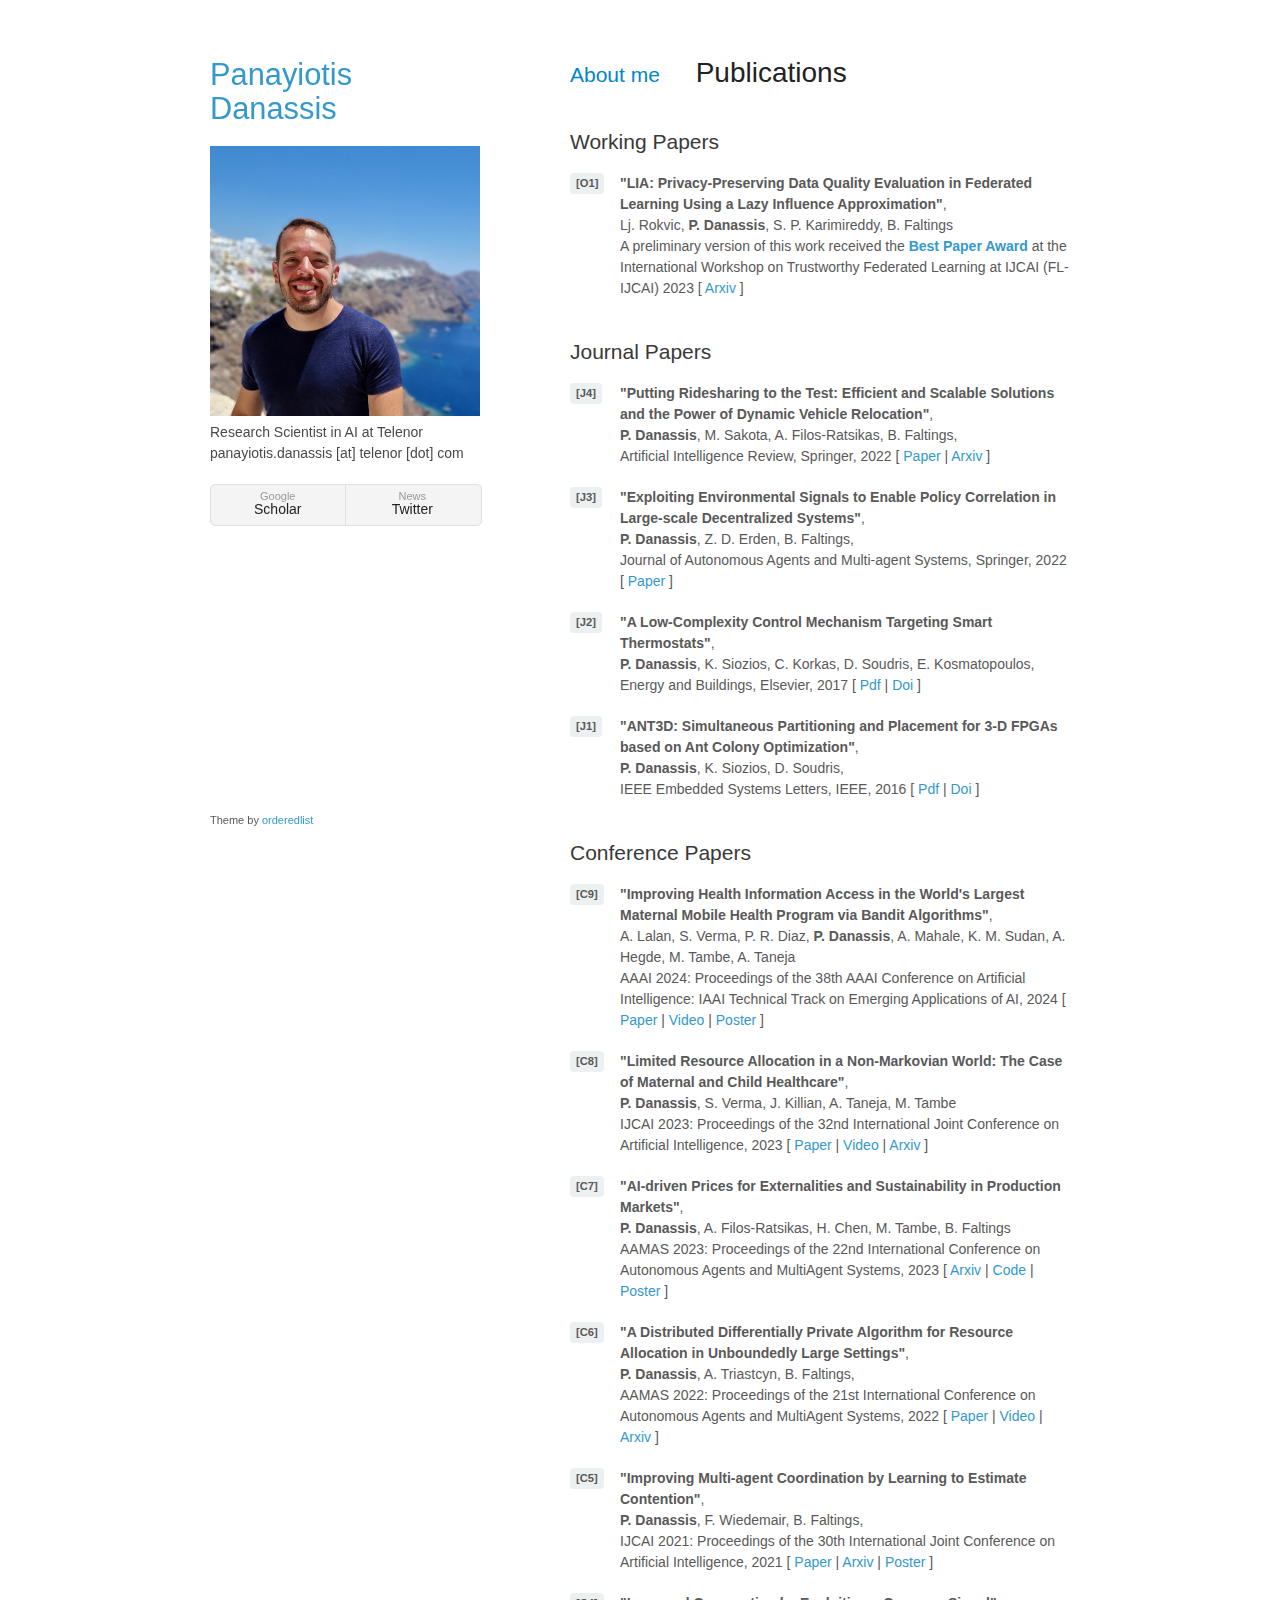
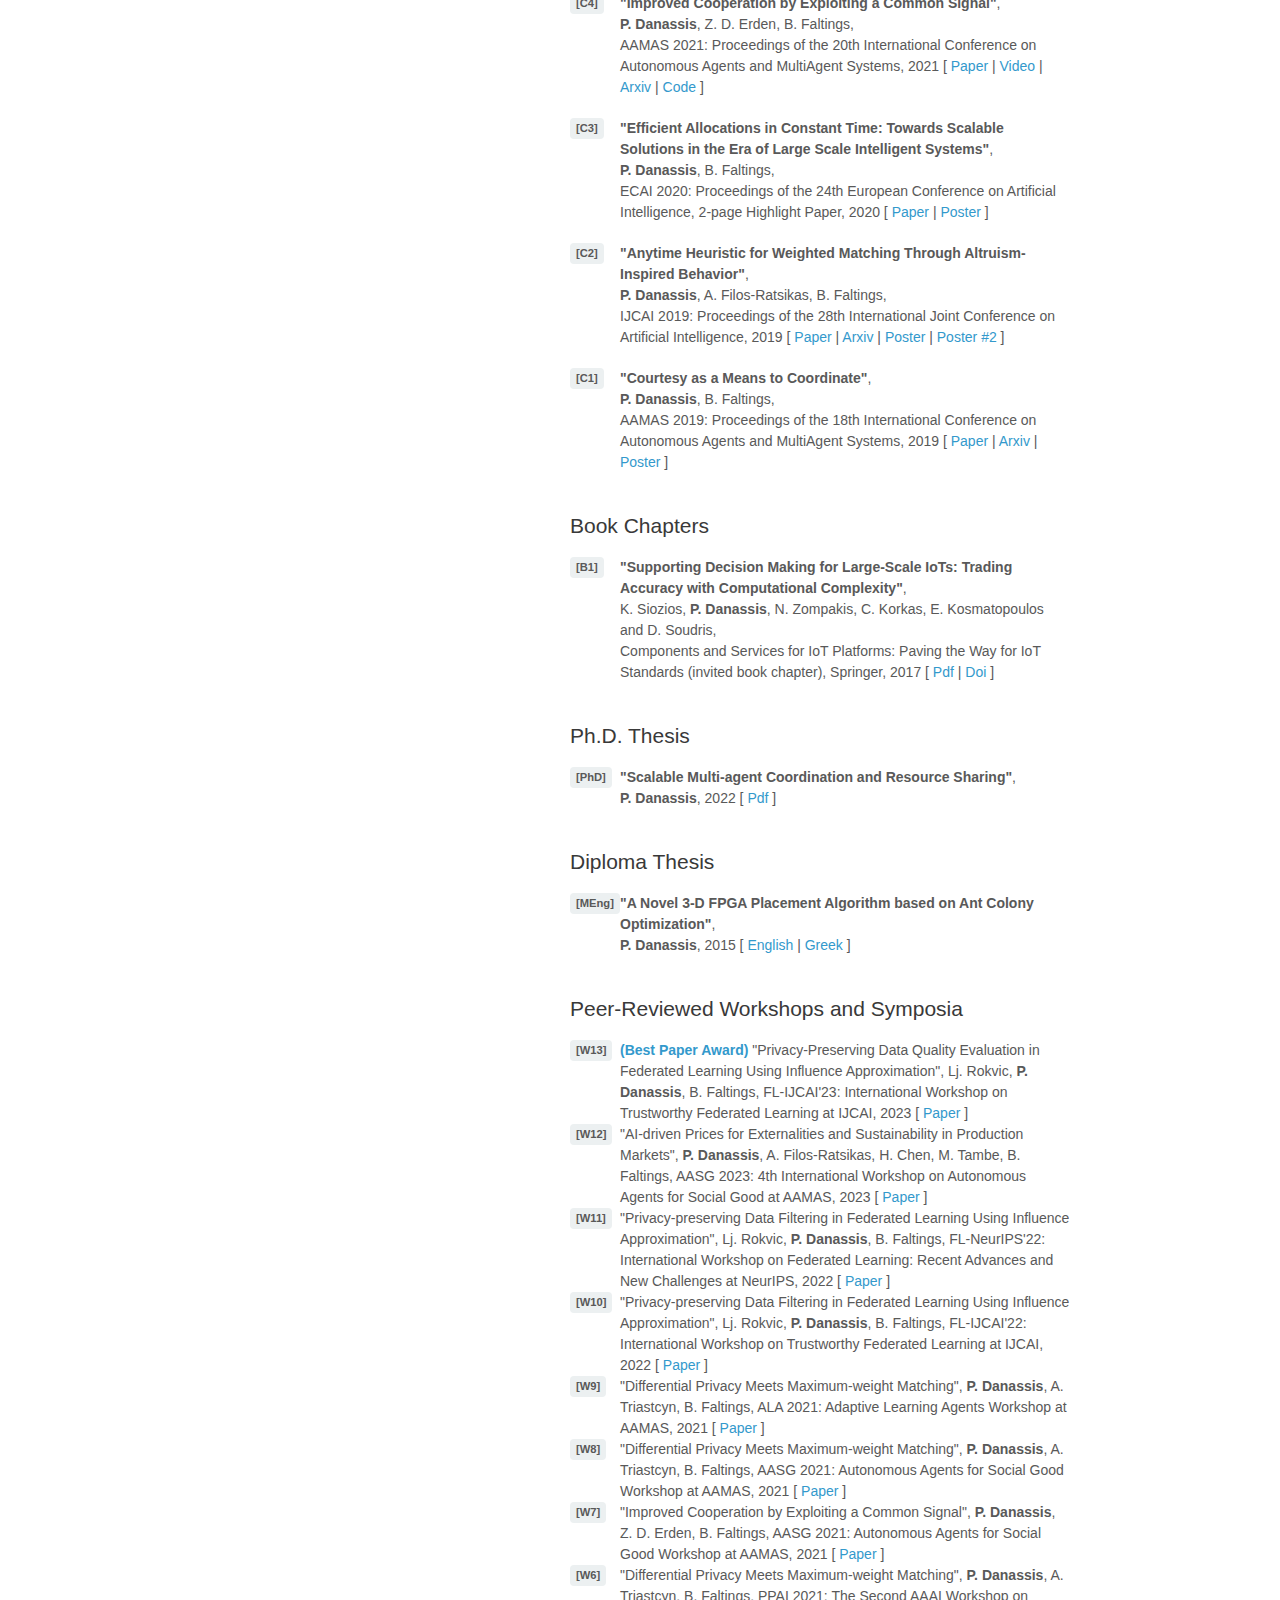
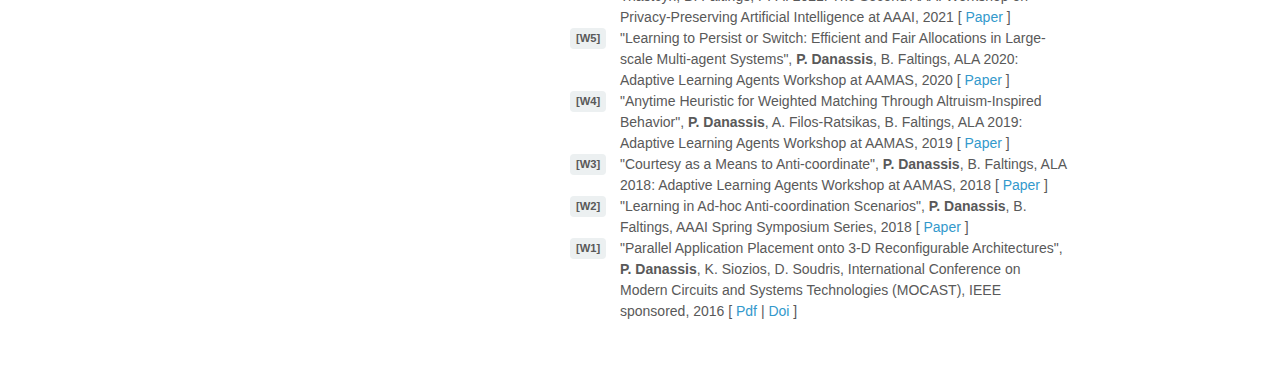
==== commit 9c82ec03: "Updated research stm and publications ul list" ====
--- a/publications.html
+++ b/publications.html
@@ -5,10 +5,10 @@
     <meta http-equiv="X-UA-Compatible" content="chrome=1">
     <title>Panayiotis Danassis</title>
 
-    <meta name="description" content="Personal webpage of Dr. Panayiotis Danassis">
+    <meta name="description" content="Personal webpage of Dr. Panayiotis (Panos) Danassis">
     <meta name="author" content="Panayiotis Danassis">
     <meta name="author" content="Παναγιώτης Δανασής">
-    <meta name="keywords" content="Panayiotis,Panagiotis,Danassis,Danasis,Παναγιώτης,Δανασής">
+    <meta name="keywords" content="Panayiotis,Panagiotis,Panos,Danassis,Danasis,Παναγιώτης,Δανασής">
 
     <link rel="icon" type="image/x-icon" href="./files/favicon_pi.png">
     <link rel="stylesheet" href="./files/styles.css">
@@ -58,8 +58,8 @@
           <!-- Preprints -->
           <h2>Working Papers</h2>
 
-          <ul class="no-bullets">
-            <li><p>
+          <ul class="publications-list">
+            <li data-number="O1"><p>
               <b>"LIA: Privacy-Preserving Data Quality Evaluation in Federated Learning Using a Lazy Influence Approximation"</b>, </br>
               Lj. Rokvic, <b>P. Danassis</b>, S. P. Karimireddy, B. Faltings </br>
               A preliminary version of this work received the <b class="linkcolor">Best Paper Award</b> at the International Workshop on Trustworthy Federated Learning at IJCAI (FL-IJCAI) 2023
@@ -72,20 +72,33 @@
           <!-- Journal Papers -->
           <h2>Journal Papers</h2>
 
-          <h3>2022</h3>
-          <ul class="no-bullets">
-            <li><p>
+          <ul class="publications-list">
+            <li data-number="J4"><p>
               <b>"Putting Ridesharing to the Test: Efficient and Scalable Solutions and the Power of Dynamic Vehicle Relocation"</b>, </br>
               <b>P. Danassis</b>, M. Sakota, A. Filos-Ratsikas, B. Faltings, </br>
-              Artificial Intelligence Review, Springer 
+              Artificial Intelligence Review, Springer, 2022 
               [ <a href="https://doi.org/10.1007/s10462-022-10145-0" target="_blank" rel="nofollow">Paper</a> | <a href="https://arxiv.org/abs/1912.08066" target="_blank" rel="nofollow">Arxiv</a> ]
             </p></li>
 
-            <li><p>
+            <li data-number="J3"><p>
               <b>"Exploiting Environmental Signals to Enable Policy Correlation in Large-scale Decentralized Systems"</b>, </br>
               <b>P. Danassis</b>, Z. D. Erden, B. Faltings, </br>
-              Journal of Autonomous Agents and Multi-agent Systems, Springer 
+              Journal of Autonomous Agents and Multi-agent Systems, Springer, 2022 
               [ <a href="https://doi.org/10.1007/s10458-021-09541-7" target="_blank">Paper</a> ]
+            </li></p>
+
+            <li data-number="J2"><p>
+              <b>"A Low-Complexity Control Mechanism Targeting Smart Thermostats"</b>, </br>
+              <b>P. Danassis</b>, K. Siozios, C. Korkas, D. Soudris, E. Kosmatopoulos, </br>
+              Energy and Buildings, Elsevier, 2017 
+              [ <a href="publications/2017_elsevier_enb.pdf" target="_blank" rel="nofollow">Pdf</a> | <a href="https://dx.doi.org/10.1016/j.enbuild.2017.01.013" target="_blank">Doi</a> ]
+            </li></p>
+            
+            <li data-number="J1"><p>
+              <b>"ANT3D: Simultaneous Partitioning and Placement for 3-D FPGAs based on Ant Colony Optimization"</b>, </br>
+              <b>P. Danassis</b>, K. Siozios, D. Soudris, </br>
+              IEEE Embedded Systems Letters, IEEE, 2016 
+              [ <a href="publications/2016_ieee_esl.pdf" target="_blank" rel="nofollow">Pdf</a> | <a href="https://doi.org/10.1109/LES.2016.2527925" target="_blank">Doi</a> ]
             </li></p>
           </ul>
           
@@ -94,119 +107,79 @@
           <!-- Conference Papers -->
           <h2>Conference Papers</h2>
 
-          <h3>2024</h3>
-          <ul class="no-bullets">
-            <li><p>
+          <ul class="publications-list">
+            <li data-number="C9"><p>
               <b>"Improving Health Information Access in the World's Largest Maternal Mobile Health Program via Bandit Algorithms"</b>, </br>
               A. Lalan, S. Verma, P. R. Diaz, <b>P. Danassis</b>, A. Mahale, K. M. Sudan, A. Hegde, M. Tambe, A. Taneja </br>
-              AAAI 2024: Proceedings of the 38th AAAI Conference on Artificial Intelligence: IAAI Technical Track on Emerging Applications of AI [ <a href="https://ojs.aaai.org/index.php/AAAI/article/view/30329" target="_blank" rel="nofollow">Paper</a> | <a href="https://ojs.aaai.org/index.php/AAAI/article/view/30329/32354" target="_blank" rel="nofollow">Video</a> ]
-            </li></p>
-          </ul>
-
-          <h3>2023</h3>
-          <ul class="no-bullets">
-            <li><p>
+              AAAI 2024: Proceedings of the 38th AAAI Conference on Artificial Intelligence: IAAI Technical Track on Emerging Applications of AI, 2024 [ <a href="https://ojs.aaai.org/index.php/AAAI/article/view/30329" target="_blank" rel="nofollow">Paper</a> | <a href="https://ojs.aaai.org/index.php/AAAI/article/view/30329/32354" target="_blank" rel="nofollow">Video</a> | <a href="posters/IAAI2024 Poster.pdf" target="_blank" rel="nofollow">Poster</a> ]
+            </li></p>
+
+            <li data-number="C8"><p>
               <b>"Limited Resource Allocation in a Non-Markovian World: The Case of Maternal and Child Healthcare"</b>, </br>
               <b>P. Danassis</b>, S. Verma, J. Killian, A. Taneja, M. Tambe </br>
-              IJCAI 2023: Proceedings of the 32nd International Joint Conference on Artificial Intelligence [ <a href="https://www.ijcai.org/proceedings/2023/0660.pdf" target="_blank" rel="nofollow">Paper</a> | <a href="https://ijcai-23.org/video/?vid=39005594" target="_blank" rel="nofollow">Video</a> | <a href="https://arxiv.org/abs/2305.12640" target="_blank">Arxiv</a> ]
-            </li></p>
-            <li><p>
+              IJCAI 2023: Proceedings of the 32nd International Joint Conference on Artificial Intelligence, 2023 [ <a href="https://www.ijcai.org/proceedings/2023/0660.pdf" target="_blank" rel="nofollow">Paper</a> | <a href="https://ijcai-23.org/video/?vid=39005594" target="_blank" rel="nofollow">Video</a> | <a href="https://arxiv.org/abs/2305.12640" target="_blank">Arxiv</a> ]
+            </li></p>
+
+            <li data-number="C7"><p>
               <b>"AI-driven Prices for Externalities and Sustainability in Production Markets"</b>, </br>
               <b>P. Danassis</b>, A. Filos-Ratsikas, H. Chen, M. Tambe, B. Faltings </br>
-              AAMAS 2023: Proceedings of the 22nd International Conference on Autonomous Agents and MultiAgent Systems [ <a href="https://arxiv.org/abs/2106.06060" target="_blank">Arxiv</a> | <a href="https://github.com/panayiotisd/fisher-market" target="_blank">Code</a> ]
-            </li></p>
-          </ul>
-
-          <h3>2022</h3>
-          <ul class="no-bullets">
-            <li><p>
+              AAMAS 2023: Proceedings of the 22nd International Conference on Autonomous Agents and MultiAgent Systems, 2023 [ <a href="https://arxiv.org/abs/2106.06060" target="_blank">Arxiv</a> | <a href="https://github.com/panayiotisd/fisher-market" target="_blank">Code</a> | <a href="posters/aamas2023_poster_v2_lighter color.pdf" target="_blank" rel="nofollow">Poster</a> ]
+            </li></p>
+
+            <li data-number="C6"><p>
               <b>"A Distributed Differentially Private Algorithm for Resource Allocation in Unboundedly Large Settings"</b>, </br>
               <b>P. Danassis</b>, A. Triastcyn, B. Faltings, </br>
-              AAMAS 2022: Proceedings of the 21st International Conference on Autonomous Agents and MultiAgent Systems 
+              AAMAS 2022: Proceedings of the 21st International Conference on Autonomous Agents and MultiAgent Systems, 2022 
               [ <a href="https://www.ifaamas.org/Proceedings/aamas2022/pdfs/p327.pdf" target="_blank" rel="nofollow">Paper</a> | <a href="https://underline.io/lecture/49237-a-distributed-differentially-private-algorithm-for-resource-allocation-in-unboundedly-large-settings" target="_blank" rel="nofollow">Video</a> | <a href="https://arxiv.org/abs/2011.07934" target="_blank">Arxiv</a> ]
             </li></p>
-          </ul>
-
-          <h3>2021</h3>
-          <ul class="no-bullets">
-            <li><p>
+
+            <li data-number="C5"><p>
               <b>"Improving Multi-agent Coordination by Learning to Estimate Contention"</b>, </br>
               <b>P. Danassis</b>, F. Wiedemair, B. Faltings, </br>
-              IJCAI 2021: Proceedings of the 30th International Joint Conference on Artificial Intelligence
-              [ <a href="https://www.ijcai.org/proceedings/2021/18" target="_blank" rel="nofollow">Paper</a> | <a href="https://arxiv.org/abs/2105.04027" target="_blank">Arxiv</a> ]
-            </li></p>
-
-            <li><p>
+              IJCAI 2021: Proceedings of the 30th International Joint Conference on Artificial Intelligence, 2021
+              [ <a href="https://www.ijcai.org/proceedings/2021/18" target="_blank" rel="nofollow">Paper</a> | <a href="https://arxiv.org/abs/2105.04027" target="_blank">Arxiv</a> | <a href="posters/ijcai2021_poster.pdf" target="_blank" rel="nofollow">Poster</a> ]
+            </li></p>
+
+            <li data-number="C4"><p>
               <b>"Improved Cooperation by Exploiting a Common Signal"</b>, </br>
               <b>P. Danassis</b>, Z. D. Erden, B. Faltings, </br>
-              AAMAS '21: Proceedings of the 20th International Conference on Autonomous Agents and MultiAgent Systems 
+              AAMAS 2021: Proceedings of the 20th International Conference on Autonomous Agents and MultiAgent Systems, 2021 
               [ <a href="https://www.ifaamas.org/Proceedings/aamas2021/pdfs/p395.pdf" target="_blank" rel="nofollow">Paper</a> | <a href="https://slideslive.com/38954855/improved-cooperation-by-exploiting-a-common-signal" target="_blank" rel="nofollow">Video</a> | <a href="https://arxiv.org/abs/2102.02304" target="_blank">Arxiv</a> | <a href="https://github.com/panayiotisd/Improved-Cooperation-by-Exploiting-a-Common-Signal.git" target="_blank">Code</a> ]
             </li></p>
-          </ul>
-
-          <h3>2020</h3>
-          <ul class="no-bullets">
-            <li><p>
+
+            <li data-number="C3"><p>
               <b>"Efficient Allocations in Constant Time: Towards Scalable Solutions in the Era of Large Scale Intelligent Systems"</b>, </br>
               <b>P. Danassis</b>, B. Faltings, </br>
-              ECAI 2020: Proceedings of the 24th European Conference on Artificial Intelligence, 2-page Highlight Paper 
+              ECAI 2020: Proceedings of the 24th European Conference on Artificial Intelligence, 2-page Highlight Paper, 2020 
               [ <a href="https://dx.doi.org/10.3233/FAIA200441" target="_blank" rel="nofollow">Paper</a> | <a href="https://underline.io/lecture/2179-efficient-allocations-in-constant-time-towards-scalable-solutions-in-the-era-of-large-scale-intelligent-systems" target="_blank" rel="nofollow">Poster</a> ]
             </li></p>
-          </ul>
-
-          <h3>2019</h3>
-          <ul class="no-bullets">
-            <li><p>
+
+            <li data-number="C2"><p>
               <b>"Anytime Heuristic for Weighted Matching Through Altruism-Inspired Behavior"</b>, </br>
               <b>P. Danassis</b>, A. Filos-Ratsikas, B. Faltings, </br>
-              IJCAI 2019: Proceedings of the 28th International Joint Conference on Artificial Intelligence
-              [ <a href="https://www.ijcai.org/proceedings/2019/31" target="_blank" rel="nofollow">Paper</a> | <a href="https://arxiv.org/abs/1902.09359" target="_blank">Arxiv</a> | <a href="posters/2019_arxiv_alma.pdf" target="_blank" rel="nofollow">Poster</a> ]
-            </li></p>
-
-            <li><p>
+              IJCAI 2019: Proceedings of the 28th International Joint Conference on Artificial Intelligence, 2019
+              [ <a href="https://www.ijcai.org/proceedings/2019/31" target="_blank" rel="nofollow">Paper</a> | <a href="https://arxiv.org/abs/1902.09359" target="_blank">Arxiv</a> | <a href="posters/2019_arxiv_alma.pdf" target="_blank" rel="nofollow">Poster</a> | <a href="posters/alma_poster_2022.pdf" target="_blank" rel="nofollow">Poster #2</a> ]
+            </li></p>
+
+            <li data-number="C1"><p>
               <b>"Courtesy as a Means to Coordinate"</b>, </br>
               <b>P. Danassis</b>, B. Faltings, </br>
-              AAMAS '19: Proceedings of the 18th International Conference on Autonomous Agents and MultiAgent Systems 
+              AAMAS 2019: Proceedings of the 18th International Conference on Autonomous Agents and MultiAgent Systems, 2019 
               [ <a href="https://www.ifaamas.org/Proceedings/aamas2019/pdfs/p665.pdf" target="_blank" rel="nofollow">Paper</a> | <a href="https://arxiv.org/abs/1801.07140" target="_blank">Arxiv</a> | <a href="posters/aamas19_poster.pdf" target="_blank" rel="nofollow">Poster</a> ]
             </li></p>
           </ul>
 
 
           </br>
-          <!-- Publications Prior to my Doctoral Studies -->
-          <h2>Publications Prior to my Doctoral Studies</h2>
-
-          <h3>2017</h3>
-          <ul class="no-bullets">
-            <li><p>
+          <!-- Book Chapters -->
+          <h2>Book Chapters</h2>
+
+          <ul class="publications-list">
+            <li data-number="B1"><p>
               <b>"Supporting Decision Making for Large-Scale IoTs: Trading Accuracy with Computational Complexity"</b>, </br>
               K. Siozios, <b>P. Danassis</b>, N. Zompakis, C. Korkas, E. Kosmatopoulos and D. Soudris, </br>
-              Components and Services for IoT Platforms: Paving the Way for IoT Standards, Springer (invited book chapter) 
+              Components and Services for IoT Platforms: Paving the Way for IoT Standards (invited book chapter), Springer, 2017 
               [ <a href="publications/2017_springer_dmlsiot.pdf" target="_blank" rel="nofollow">Pdf</a> | <a href="https://dx.doi.org/10.1007/978-3-319-42304-3_12" target="_blank">Doi</a> ]
-            </li></p>
-
-            <li><p>
-              <b>"A Low-Complexity Control Mechanism Targeting Smart Thermostats"</b>, </br>
-              <b>P. Danassis</b>, K. Siozios, C. Korkas, D. Soudris, E. Kosmatopoulos, </br>
-              Energy and Buildings, Elsevier 
-              [ <a href="publications/2017_elsevier_enb.pdf" target="_blank" rel="nofollow">Pdf</a> | <a href="https://dx.doi.org/10.1016/j.enbuild.2017.01.013" target="_blank">Doi</a> ]
-            </li></p>
-          </ul>
-
-          <h3>2016</h3>
-          <ul class="no-bullets">
-            <li><p>
-              <b>"ANT3D: Simultaneous Partitioning and Placement for 3-D FPGAs based on Ant Colony Optimization"</b>, </br>
-              <b>P. Danassis</b>, K. Siozios, D. Soudris, </br>
-              IEEE Embedded Systems Letters, IEEE 
-              [ <a href="publications/2016_ieee_esl.pdf" target="_blank" rel="nofollow">Pdf</a> | <a href="https://doi.org/10.1109/LES.2016.2527925" target="_blank">Doi</a> ]
-            </li></p>
-
-            <li><p>
-              <b>"Parallel Application Placement onto 3-D Reconfigurable Architectures"</b>, </br>
-              <b>P. Danassis</b>, K. Siozios, D. Soudris, </br>
-              International Conference on Modern Circuits and Systems Technologies (MOCAST), IEEE sponsored 
-              [ <a href="publications/2016_mocast.pdf" target="_blank" rel="nofollow">Pdf</a> | <a href="https://doi.org/10.1109/MOCAST.2016.7495108" target="_blank">Doi</a> ]
             </li></p>
           </ul>
           
@@ -214,46 +187,55 @@
           </br>
           <!-- PhD Thesis -->
           <h2>Ph.D. Thesis</h2>
-          <ul class="no-bullets">
-            <li>2022, <b>P. Danassis</b>, "Scalable Multi-agent Coordination and Resource Sharing" [ <a href="https://infoscience.epfl.ch/record/291383" target="_blank" rel="nofollow">Pdf</a> ]</li>
+          <ul class="publications-list">
+            <li data-number="PhD"><p>
+              <b>"Scalable Multi-agent Coordination and Resource Sharing"</b>, </br>
+              <b>P. Danassis</b>, 2022 [ <a href="https://infoscience.epfl.ch/record/291383" target="_blank" rel="nofollow">Pdf</a> ]
+            </li></p>
           </ul>
 
 
           </br>
           <!-- Diploma Thesis -->
           <h2>Diploma Thesis</h2>
-          <ul class="no-bullets">
-            <li>2015, <b>P. Danassis</b>, "A Novel 3-D FPGA Placement Algorithm based on Ant Colony Optimization" [ <a href="publications/2015_diploma_thesis.pdf#page=10" target="_blank" rel="nofollow">English</a> | <a href="publications/2015_diploma_thesis.pdf#page=1" target="_blank" rel="nofollow">Greek</a> ]</li>
+          <ul class="publications-list">
+            <li data-number="MEng"><p>
+              <b>"A Novel 3-D FPGA Placement Algorithm based on Ant Colony Optimization"</b>, </br>
+              <b>P. Danassis</b>, 2015 [ <a href="publications/2015_diploma_thesis.pdf#page=10" target="_blank" rel="nofollow">English</a> | <a href="publications/2015_diploma_thesis.pdf#page=1" target="_blank" rel="nofollow">Greek</a> ]
+            </li><p>
           </ul>
 
 
           </br>
           <!-- Peer-Reviewed Workshops and Posters -->
           <h2>Peer-Reviewed Workshops and Symposia</h2>
-          <ul>
-            <li> 2023, <b class="linkcolor">(Best Paper Award)</b> "Privacy-Preserving Data Quality Evaluation in Federated Learning Using Influence Approximation", Lj. Rokvic, <b>P. Danassis</b>, B. Faltings, FL-IJCAI'23: International Workshop on Trustworthy Federated Learning at IJCAI 2023 [ <a href="https://panosd.eu/publications/2023_fl_ijcai.pdf" target="_blank">Paper</a> ]</li>
-
-            <li> 2023, "AI-driven Prices for Externalities and Sustainability in Production Markets", <b>P. Danassis</b>, A. Filos-Ratsikas, H. Chen, M. Tambe, B. Faltings, AASG 2023: 4th International Workshop on Autonomous Agents for Social Good [ <a href="https://arxiv.org/abs/2106.06060" target="_blank">Paper</a> ] </li>
-
-            <li> 2022, "Privacy-preserving Data Filtering in Federated Learning Using Influence Approximation", Lj. Rokvic, <b>P. Danassis</b>, B. Faltings, FL-NeurIPS'22: International Workshop on Federated Learning: Recent Advances and New Challenges at NeurIPS 2022 [ <a href="https://arxiv.org/abs/2205.11518" target="_blank" rel="nofollow">Paper</a> ]</li>
-
-            <li> 2022, "Privacy-preserving Data Filtering in Federated Learning Using Influence Approximation", Lj. Rokvic, <b>P. Danassis</b>, B. Faltings, FL-IJCAI'22: International Workshop on Trustworthy Federated Learning at IJCAI 2022 [ <a href="https://arxiv.org/abs/2205.11518" target="_blank" rel="nofollow">Paper</a> ]</li>
-
-            <li>2021, "Differential Privacy Meets Maximum-weight Matching", <b>P. Danassis</b>, A. Triastcyn, B. Faltings, ALA 2021: Adaptive Learning Agents Workshop at AAMAS [ <a href="publications/2022_aamas.pdf" target="_blank" rel="nofollow">Paper</a> ]</li>
-
-            <li>2021, "Differential Privacy Meets Maximum-weight Matching", <b>P. Danassis</b>, A. Triastcyn, B. Faltings, AASG 2021: Autonomous Agents for Social Good Workshop at AAMAS [ <a href="publications/2022_aamas.pdf" target="_blank" rel="nofollow">Paper</a> ]</li>
-
-            <li>2021, "Improved Cooperation by Exploiting a Common Signal", <b>P. Danassis</b>, Z. D. Erden, B. Faltings, AASG 2021: Autonomous Agents for Social Good Workshop at AAMAS [ <a href="publications/2021_aamas.pdf" target="_blank" rel="nofollow">Paper</a> ]</li>
-
-            <li>2021, "Differential Privacy Meets Maximum-weight Matching", <b>P. Danassis</b>, A. Triastcyn, B. Faltings, PPAI 2021: The Second AAAI Workshop on Privacy-Preserving Artificial Intelligence [ <a href="publications/2022_aamas.pdf" target="_blank" rel="nofollow">Paper</a> ]</li>
-
-            <li>2020, "Learning to Persist or Switch: Efficient and Fair Allocations in Large-scale Multi-agent Systems", <b>P. Danassis</b>, B. Faltings, ALA 2020: Adaptive Learning Agents Workshop at AAMAS [ <a href="publications/2020_ala.pdf" target="_blank" rel="nofollow">Paper</a> ]</li>
-
-            <li>2019, "Anytime Heuristic for Weighted Matching Through Altruism-Inspired Behavior", <b>P. Danassis</b>, A. Filos-Ratsikas, B. Faltings, ALA 2019: Adaptive Learning Agents Workshop at AAMAS [ <a href="publications/2019_arxiv_alma.pdf" target="_blank" rel="nofollow">Paper</a> ]</li>
-
-            <li>2018, "Courtesy as a Means to Anti-coordinate", <b>P. Danassis</b>, B. Faltings, ALA 2018: Adaptive Learning Agents Workshop at AAMAS [ <a href="publications/2019_aamas.pdf" target="_blank" rel="nofollow">Paper</a> ]</li>
-
-            <li>2018, "Learning in Ad-hoc Anti-coordination Scenarios", <b>P. Danassis</b>, B. Faltings, AAAI Spring Symposium Series [ <a href="publications/2018_aaai_sss.pdf" target="_blank" rel="nofollow">Paper</a> ]</li>
+
+          <ul class="publications-list">
+            <li data-number="W13"> <b class="linkcolor">(Best Paper Award)</b> "Privacy-Preserving Data Quality Evaluation in Federated Learning Using Influence Approximation", Lj. Rokvic, <b>P. Danassis</b>, B. Faltings, FL-IJCAI'23: International Workshop on Trustworthy Federated Learning at IJCAI, 2023 [ <a href="https://panosd.eu/publications/2023_fl_ijcai.pdf" target="_blank">Paper</a> ]</li>
+
+            <li data-number="W12"> "AI-driven Prices for Externalities and Sustainability in Production Markets", <b>P. Danassis</b>, A. Filos-Ratsikas, H. Chen, M. Tambe, B. Faltings, AASG 2023: 4th International Workshop on Autonomous Agents for Social Good at AAMAS, 2023 [ <a href="https://arxiv.org/abs/2106.06060" target="_blank">Paper</a> ] </li>
+
+            <li data-number="W11"> "Privacy-preserving Data Filtering in Federated Learning Using Influence Approximation", Lj. Rokvic, <b>P. Danassis</b>, B. Faltings, FL-NeurIPS'22: International Workshop on Federated Learning: Recent Advances and New Challenges at NeurIPS, 2022 [ <a href="https://arxiv.org/abs/2205.11518" target="_blank" rel="nofollow">Paper</a> ]</li>
+
+            <li data-number="W10"> "Privacy-preserving Data Filtering in Federated Learning Using Influence Approximation", Lj. Rokvic, <b>P. Danassis</b>, B. Faltings, FL-IJCAI'22: International Workshop on Trustworthy Federated Learning at IJCAI, 2022 [ <a href="https://arxiv.org/abs/2205.11518" target="_blank" rel="nofollow">Paper</a> ]</li>
+
+            <li data-number="W9"> "Differential Privacy Meets Maximum-weight Matching", <b>P. Danassis</b>, A. Triastcyn, B. Faltings, ALA 2021: Adaptive Learning Agents Workshop at AAMAS, 2021 [ <a href="publications/2022_aamas.pdf" target="_blank" rel="nofollow">Paper</a> ]</li>
+
+            <li data-number="W8"> "Differential Privacy Meets Maximum-weight Matching", <b>P. Danassis</b>, A. Triastcyn, B. Faltings, AASG 2021: Autonomous Agents for Social Good Workshop at AAMAS, 2021 [ <a href="publications/2022_aamas.pdf" target="_blank" rel="nofollow">Paper</a> ]</li>
+
+            <li data-number="W7"> "Improved Cooperation by Exploiting a Common Signal", <b>P. Danassis</b>, Z. D. Erden, B. Faltings, AASG 2021: Autonomous Agents for Social Good Workshop at AAMAS, 2021 [ <a href="publications/2021_aamas.pdf" target="_blank" rel="nofollow">Paper</a> ]</li>
+
+            <li data-number="W6"> "Differential Privacy Meets Maximum-weight Matching", <b>P. Danassis</b>, A. Triastcyn, B. Faltings, PPAI 2021: The Second AAAI Workshop on Privacy-Preserving Artificial Intelligence at AAAI, 2021 [ <a href="publications/2022_aamas.pdf" target="_blank" rel="nofollow">Paper</a> ]</li>
+
+            <li data-number="W5"> "Learning to Persist or Switch: Efficient and Fair Allocations in Large-scale Multi-agent Systems", <b>P. Danassis</b>, B. Faltings, ALA 2020: Adaptive Learning Agents Workshop at AAMAS, 2020 [ <a href="publications/2020_ala.pdf" target="_blank" rel="nofollow">Paper</a> ]</li>
+
+            <li data-number="W4"> "Anytime Heuristic for Weighted Matching Through Altruism-Inspired Behavior", <b>P. Danassis</b>, A. Filos-Ratsikas, B. Faltings, ALA 2019: Adaptive Learning Agents Workshop at AAMAS, 2019 [ <a href="publications/2019_arxiv_alma.pdf" target="_blank" rel="nofollow">Paper</a> ]</li>
+
+            <li data-number="W3"> "Courtesy as a Means to Anti-coordinate", <b>P. Danassis</b>, B. Faltings, ALA 2018: Adaptive Learning Agents Workshop at AAMAS, 2018 [ <a href="publications/2019_aamas.pdf" target="_blank" rel="nofollow">Paper</a> ]</li>
+
+            <li data-number="W2"> "Learning in Ad-hoc Anti-coordination Scenarios", <b>P. Danassis</b>, B. Faltings, AAAI Spring Symposium Series, 2018 [ <a href="publications/2018_aaai_sss.pdf" target="_blank" rel="nofollow">Paper</a> ]</li>
+
+            <li data-number="W1"> "Parallel Application Placement onto 3-D Reconfigurable Architectures", <b>P. Danassis</b>, K. Siozios, D. Soudris, International Conference on Modern Circuits and Systems Technologies (MOCAST), IEEE sponsored, 2016 [ <a href="publications/2016_mocast.pdf" target="_blank" rel="nofollow">Pdf</a> | <a href="https://doi.org/10.1109/MOCAST.2016.7495108" target="_blank">Doi</a> ]</li>
           </ul>
         
       </section>
--- a/files/styles.css
+++ b/files/styles.css
@@ -235,9 +235,11 @@
   }
 
   header ul {
-    position:absolute;
-    right:50px;
-    top:52px;
+    width:99%;
+  }
+
+  header li, header ul li + li + li {
+    width:50%;
   }
 }
 
@@ -269,7 +271,7 @@
   }
 
   header li, header ul li + li + li {
-    width:33%;
+    width:50%;
   }
 }
 
--- a/files/my_style.css
+++ b/files/my_style.css
@@ -47,4 +47,31 @@
 .menu:hover:after {
   transform: scaleX(1);
   transform-origin: bottom left;
-}+}
+
+
+/* Basic styles for the list */
+.publications-list {
+  list-style: none;          /* Remove default bullets */
+  padding-left: 0;           /* Remove default padding */
+  max-width: 600px;          /* Optional: Limit the width */
+}
+
+/* Style each list item */
+.publications-list li {
+  position: relative;        /* Establish a positioning context for the pseudo-element */
+  padding-left: 50px;        /* Space for the custom label */
+}
+
+/* Add the custom [Jx] label before each list item */
+.publications-list li::before {
+  content: "[" attr(data-number) "]"; /* Use the data-number attribute */
+  position: absolute;        /* Position the label absolutely within the list item */
+  left: 0;                   /* Align to the left */
+  top: 0;                    /* Align to the top */
+  font-weight: bold;         /* Make the label bold */
+  font-size: 0.8em;        /* Reduce font size */
+  background-color: #ecf0f1; /* Background color for better visibility */
+  padding: 2px 6px;         /* Padding around the label */
+  border-radius: 4px;        /* Rounded corners */
+}
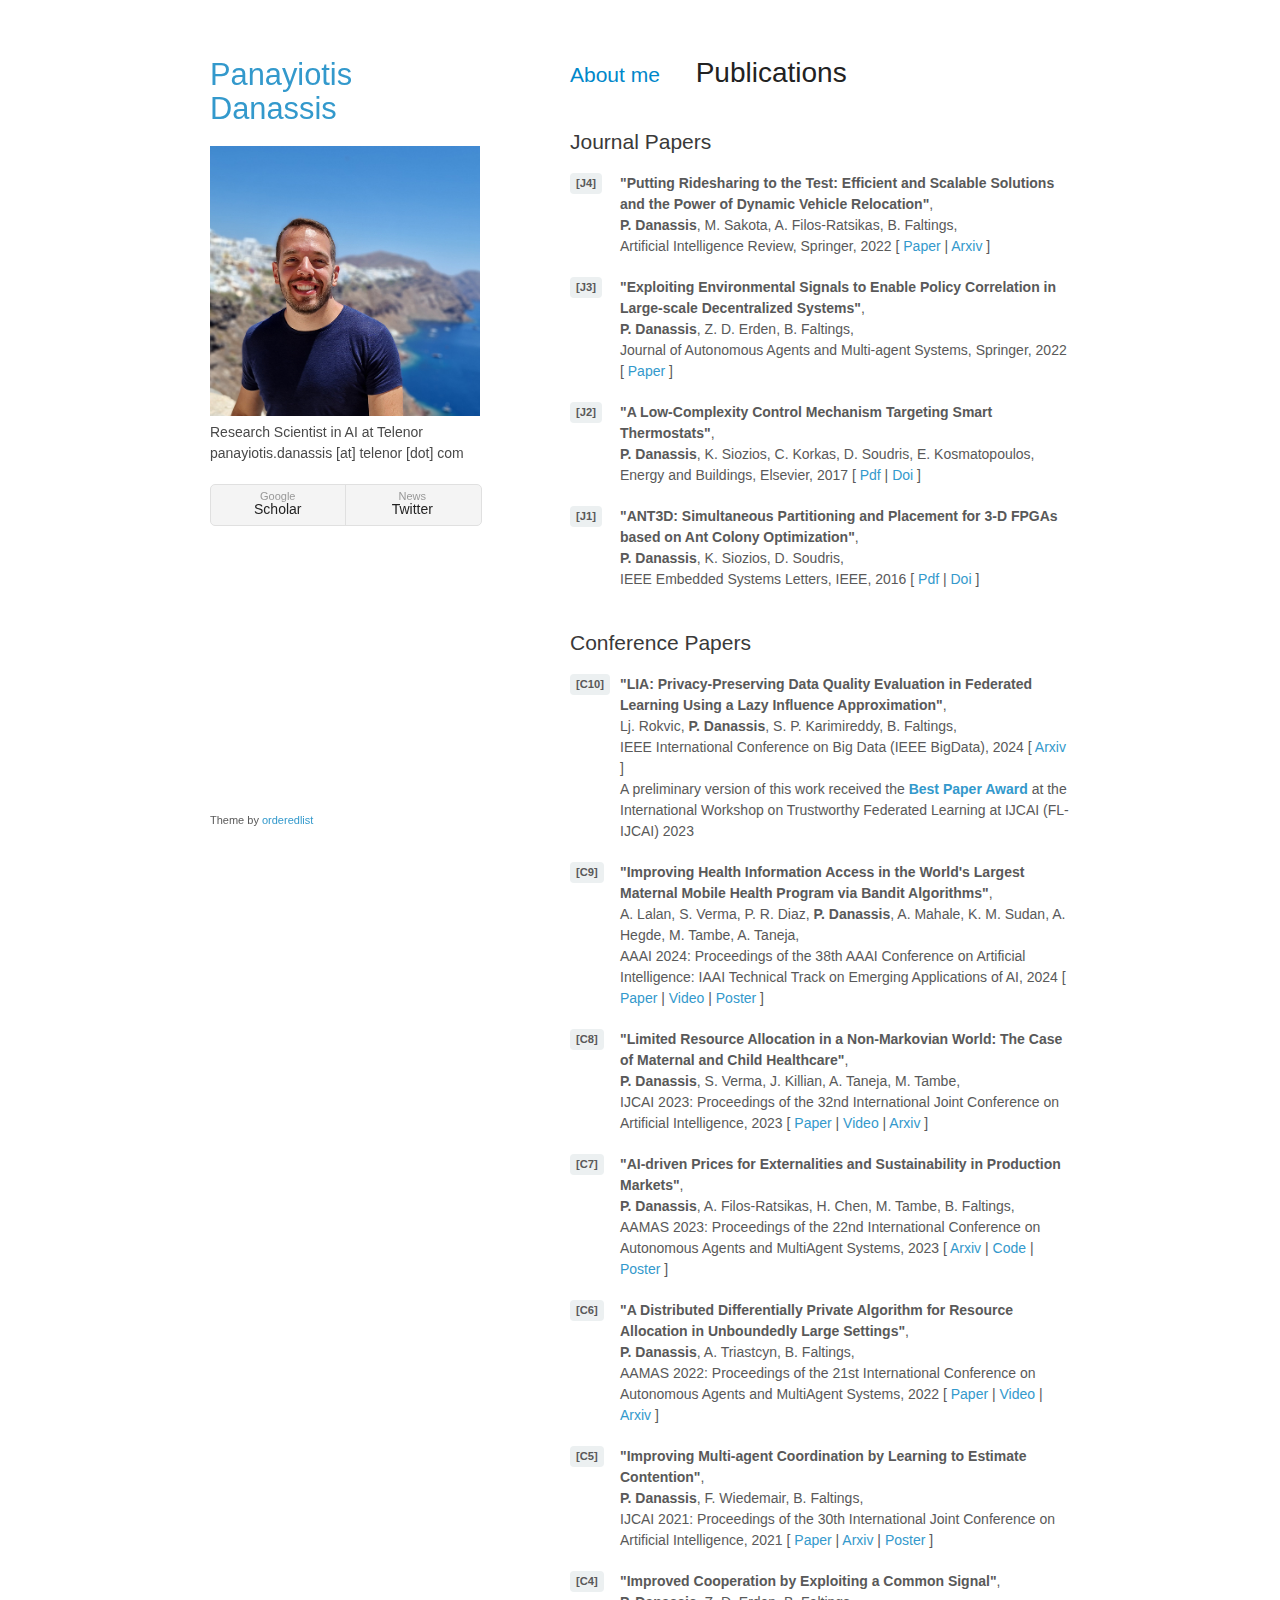
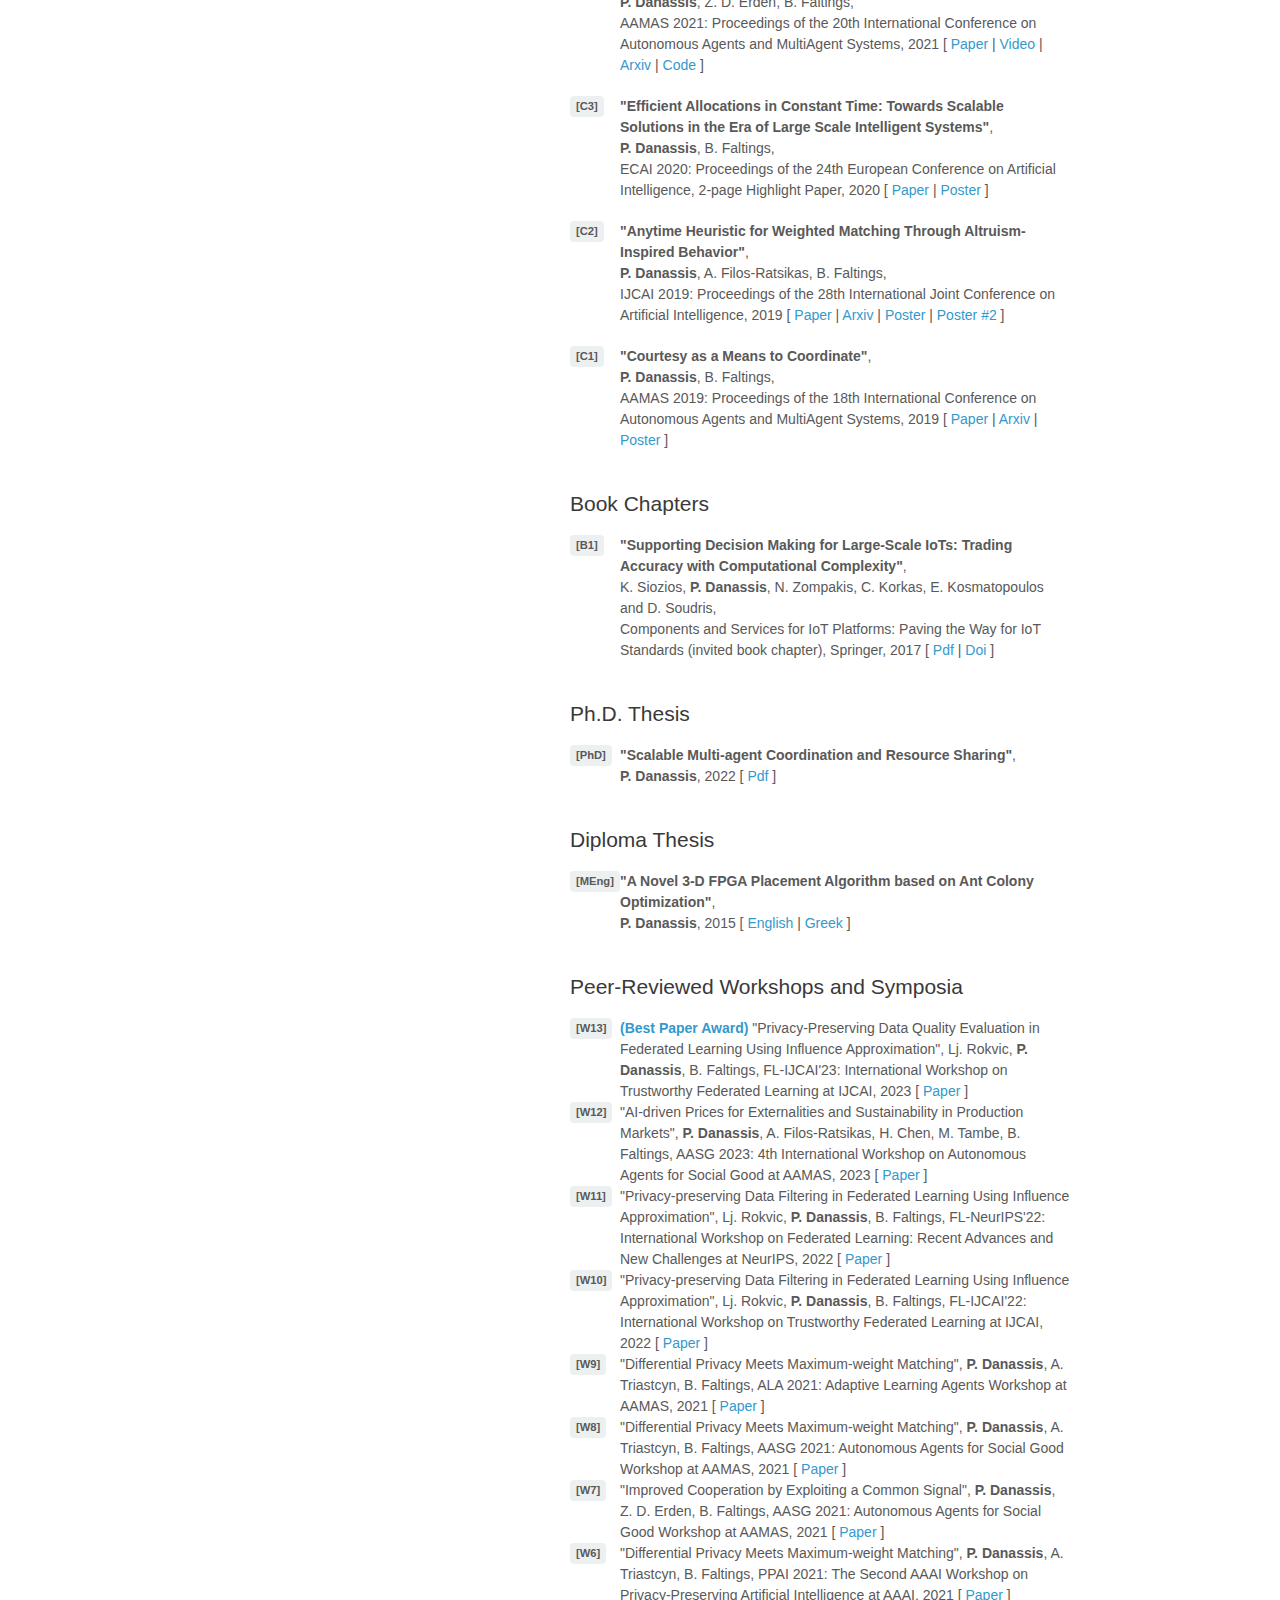
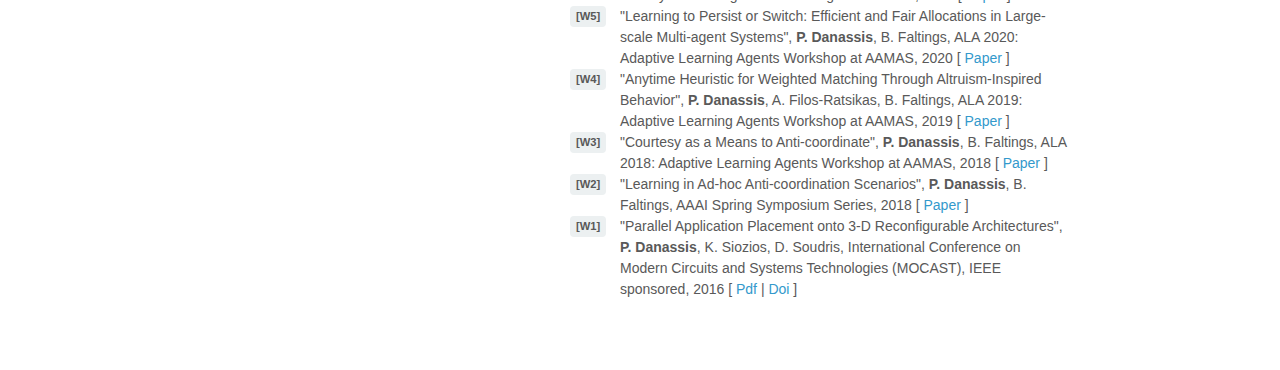
==== commit c1ddc5f6: "Update publications.html" ====
--- a/publications.html
+++ b/publications.html
@@ -54,9 +54,9 @@
         <!-- </br> -->
         <h1><a href="./" class="menu">About me</a> &emsp;Publications</h1>
         
-          </br>
+          <!-- </br> -->
           <!-- Preprints -->
-          <h2>Working Papers</h2>
+  <!--         <h2>Working Papers</h2>
 
           <ul class="publications-list">
             <li data-number="O1"><p>
@@ -65,7 +65,7 @@
               A preliminary version of this work received the <b class="linkcolor">Best Paper Award</b> at the International Workshop on Trustworthy Federated Learning at IJCAI (FL-IJCAI) 2023
               [ <a href="https://arxiv.org/abs/2205.11518" target="_blank">Arxiv</a> ]
             </li></p>
-          </ul>
+          </ul> -->
 
 
           </br>
@@ -108,21 +108,28 @@
           <h2>Conference Papers</h2>
 
           <ul class="publications-list">
+            <li data-number="C10"><p>
+              <b>"LIA: Privacy-Preserving Data Quality Evaluation in Federated Learning Using a Lazy Influence Approximation"</b>, </br>
+              Lj. Rokvic, <b>P. Danassis</b>, S. P. Karimireddy, B. Faltings, </br>
+              IEEE International Conference on Big Data (IEEE BigData), 2024 [ <a href="https://arxiv.org/abs/2205.11518" target="_blank">Arxiv</a> ] </br>
+              A preliminary version of this work received the <b class="linkcolor">Best Paper Award</b> at the International Workshop on Trustworthy Federated Learning at IJCAI (FL-IJCAI) 2023
+            </li></p>
+
             <li data-number="C9"><p>
               <b>"Improving Health Information Access in the World's Largest Maternal Mobile Health Program via Bandit Algorithms"</b>, </br>
-              A. Lalan, S. Verma, P. R. Diaz, <b>P. Danassis</b>, A. Mahale, K. M. Sudan, A. Hegde, M. Tambe, A. Taneja </br>
+              A. Lalan, S. Verma, P. R. Diaz, <b>P. Danassis</b>, A. Mahale, K. M. Sudan, A. Hegde, M. Tambe, A. Taneja, </br>
               AAAI 2024: Proceedings of the 38th AAAI Conference on Artificial Intelligence: IAAI Technical Track on Emerging Applications of AI, 2024 [ <a href="https://ojs.aaai.org/index.php/AAAI/article/view/30329" target="_blank" rel="nofollow">Paper</a> | <a href="https://ojs.aaai.org/index.php/AAAI/article/view/30329/32354" target="_blank" rel="nofollow">Video</a> | <a href="posters/IAAI2024 Poster.pdf" target="_blank" rel="nofollow">Poster</a> ]
             </li></p>
 
             <li data-number="C8"><p>
               <b>"Limited Resource Allocation in a Non-Markovian World: The Case of Maternal and Child Healthcare"</b>, </br>
-              <b>P. Danassis</b>, S. Verma, J. Killian, A. Taneja, M. Tambe </br>
+              <b>P. Danassis</b>, S. Verma, J. Killian, A. Taneja, M. Tambe, </br>
               IJCAI 2023: Proceedings of the 32nd International Joint Conference on Artificial Intelligence, 2023 [ <a href="https://www.ijcai.org/proceedings/2023/0660.pdf" target="_blank" rel="nofollow">Paper</a> | <a href="https://ijcai-23.org/video/?vid=39005594" target="_blank" rel="nofollow">Video</a> | <a href="https://arxiv.org/abs/2305.12640" target="_blank">Arxiv</a> ]
             </li></p>
 
             <li data-number="C7"><p>
               <b>"AI-driven Prices for Externalities and Sustainability in Production Markets"</b>, </br>
-              <b>P. Danassis</b>, A. Filos-Ratsikas, H. Chen, M. Tambe, B. Faltings </br>
+              <b>P. Danassis</b>, A. Filos-Ratsikas, H. Chen, M. Tambe, B. Faltings, </br>
               AAMAS 2023: Proceedings of the 22nd International Conference on Autonomous Agents and MultiAgent Systems, 2023 [ <a href="https://arxiv.org/abs/2106.06060" target="_blank">Arxiv</a> | <a href="https://github.com/panayiotisd/fisher-market" target="_blank">Code</a> | <a href="posters/aamas2023_poster_v2_lighter color.pdf" target="_blank" rel="nofollow">Poster</a> ]
             </li></p>
 
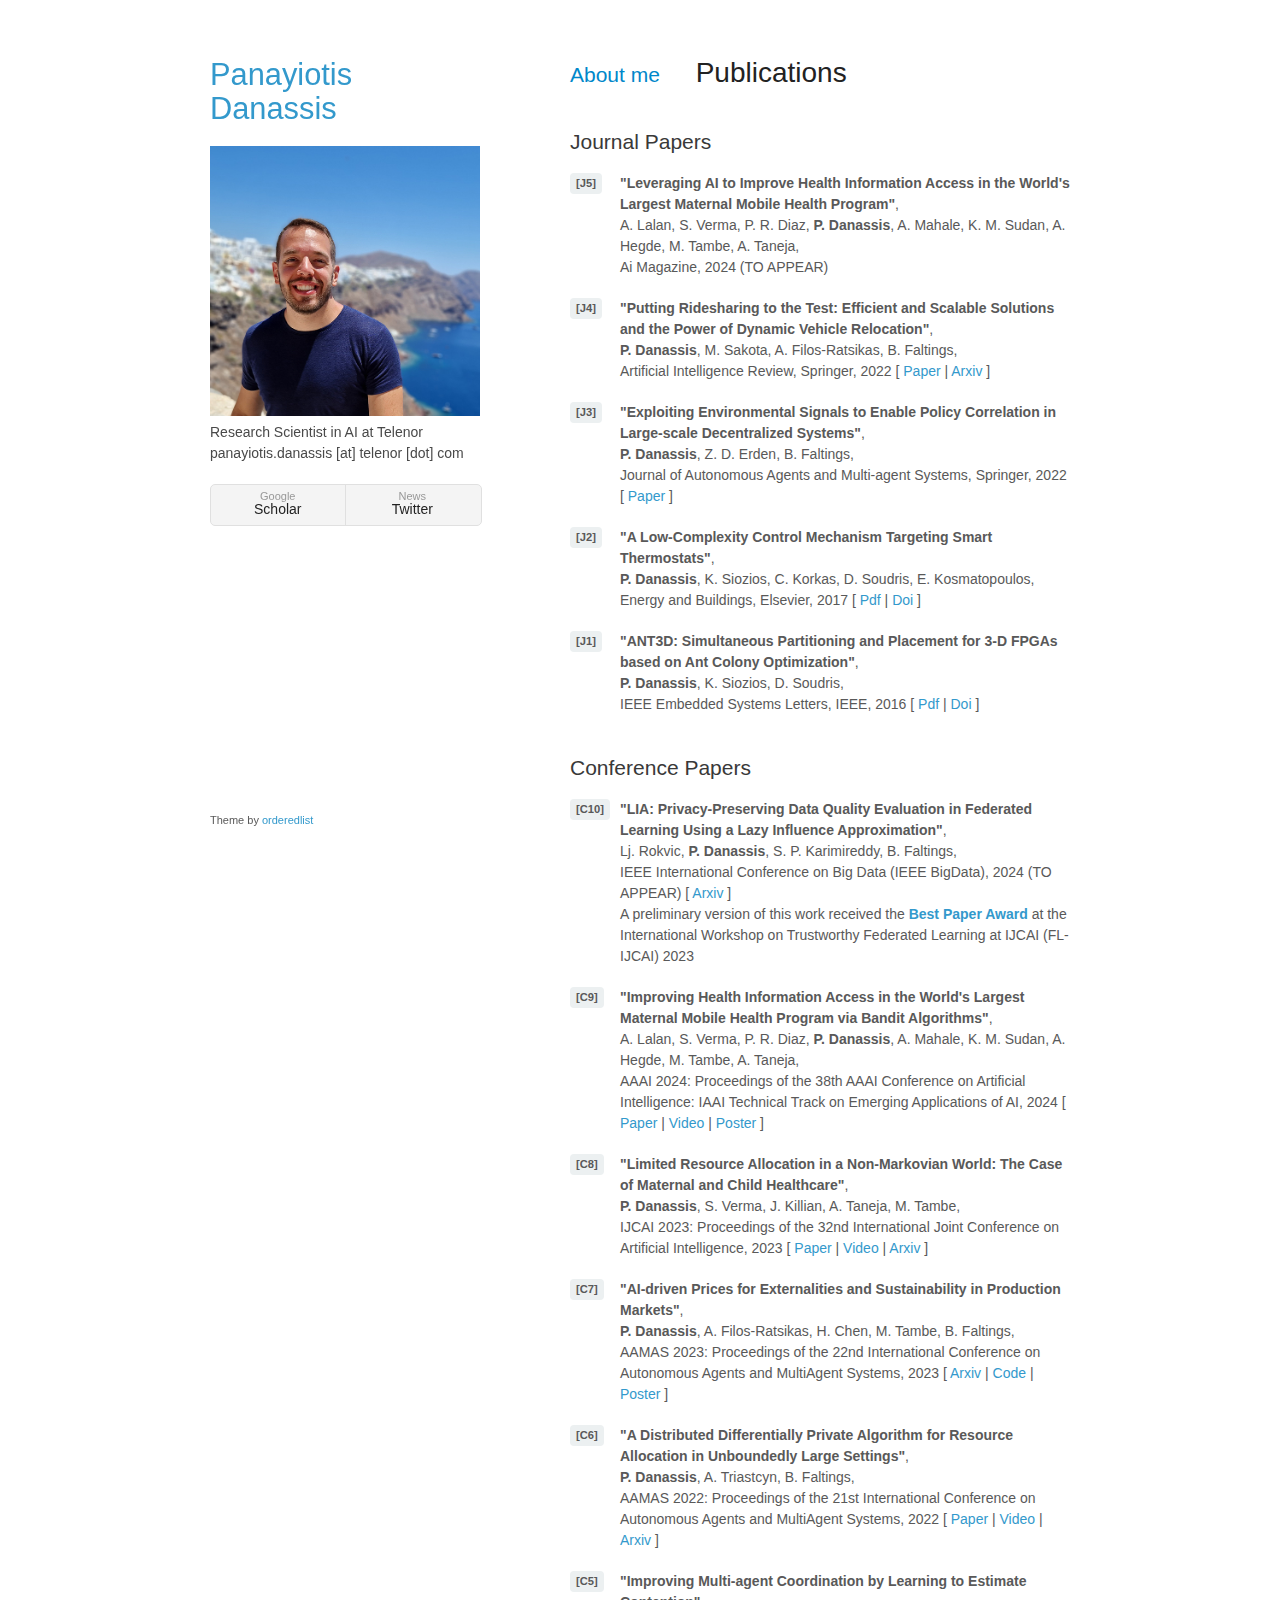
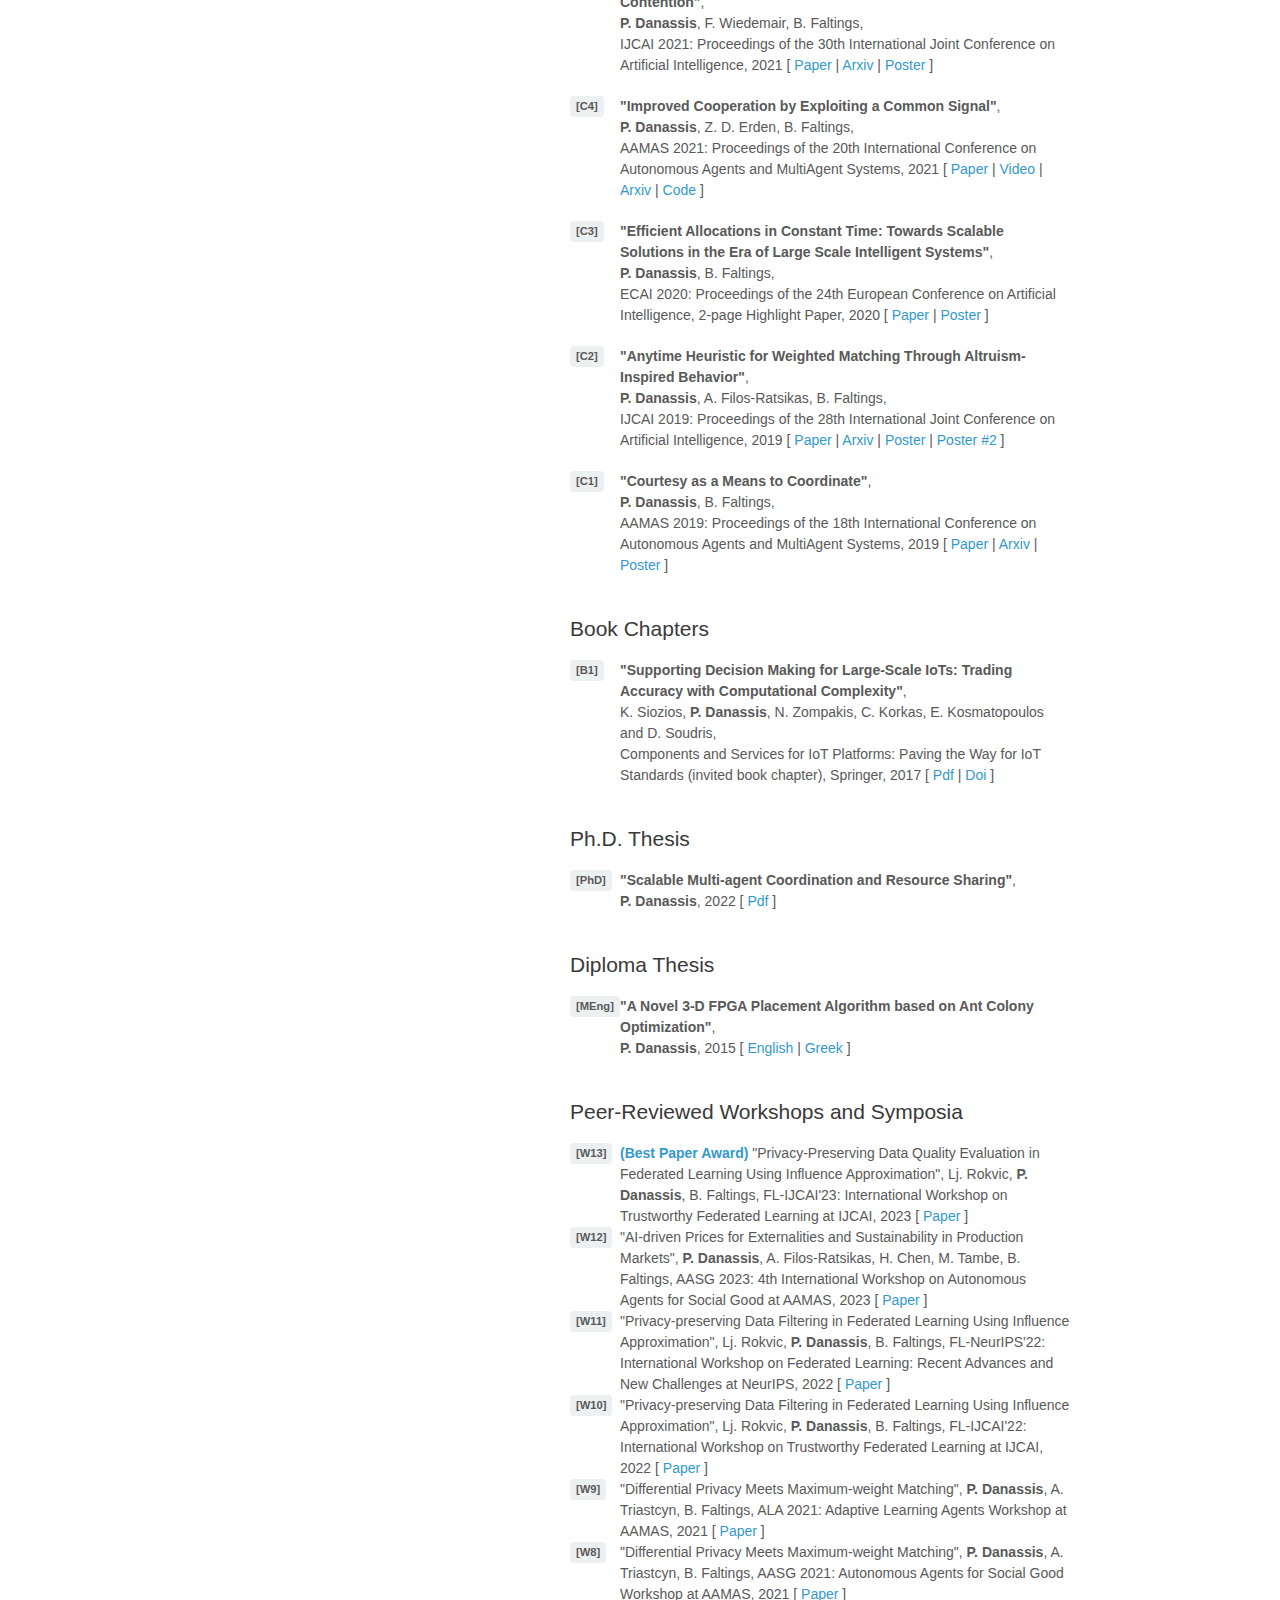
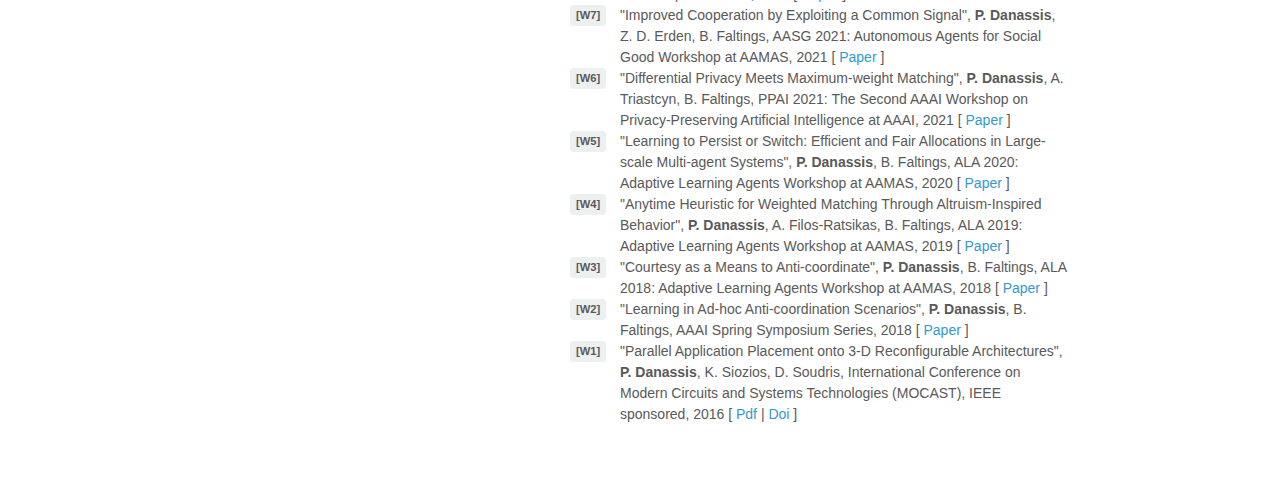
==== commit ecbd75ea: "Update publications.html" ====
--- a/publications.html
+++ b/publications.html
@@ -73,6 +73,12 @@
           <h2>Journal Papers</h2>
 
           <ul class="publications-list">
+            <li data-number="J5"><p>
+              <b>"Leveraging AI to Improve Health Information Access in the World's Largest Maternal Mobile Health Program"</b>, </br>
+              A. Lalan, S. Verma, P. R. Diaz, <b>P. Danassis</b>, A. Mahale, K. M. Sudan, A. Hegde, M. Tambe, A. Taneja, </br>
+              Ai Magazine, 2024 (TO APPEAR)
+            </li></p>
+
             <li data-number="J4"><p>
               <b>"Putting Ridesharing to the Test: Efficient and Scalable Solutions and the Power of Dynamic Vehicle Relocation"</b>, </br>
               <b>P. Danassis</b>, M. Sakota, A. Filos-Ratsikas, B. Faltings, </br>
@@ -111,7 +117,7 @@
             <li data-number="C10"><p>
               <b>"LIA: Privacy-Preserving Data Quality Evaluation in Federated Learning Using a Lazy Influence Approximation"</b>, </br>
               Lj. Rokvic, <b>P. Danassis</b>, S. P. Karimireddy, B. Faltings, </br>
-              IEEE International Conference on Big Data (IEEE BigData), 2024 [ <a href="https://arxiv.org/abs/2205.11518" target="_blank">Arxiv</a> ] </br>
+              IEEE International Conference on Big Data (IEEE BigData), 2024 (TO APPEAR) [ <a href="https://arxiv.org/abs/2205.11518" target="_blank">Arxiv</a> ] </br>
               A preliminary version of this work received the <b class="linkcolor">Best Paper Award</b> at the International Workshop on Trustworthy Federated Learning at IJCAI (FL-IJCAI) 2023
             </li></p>
 
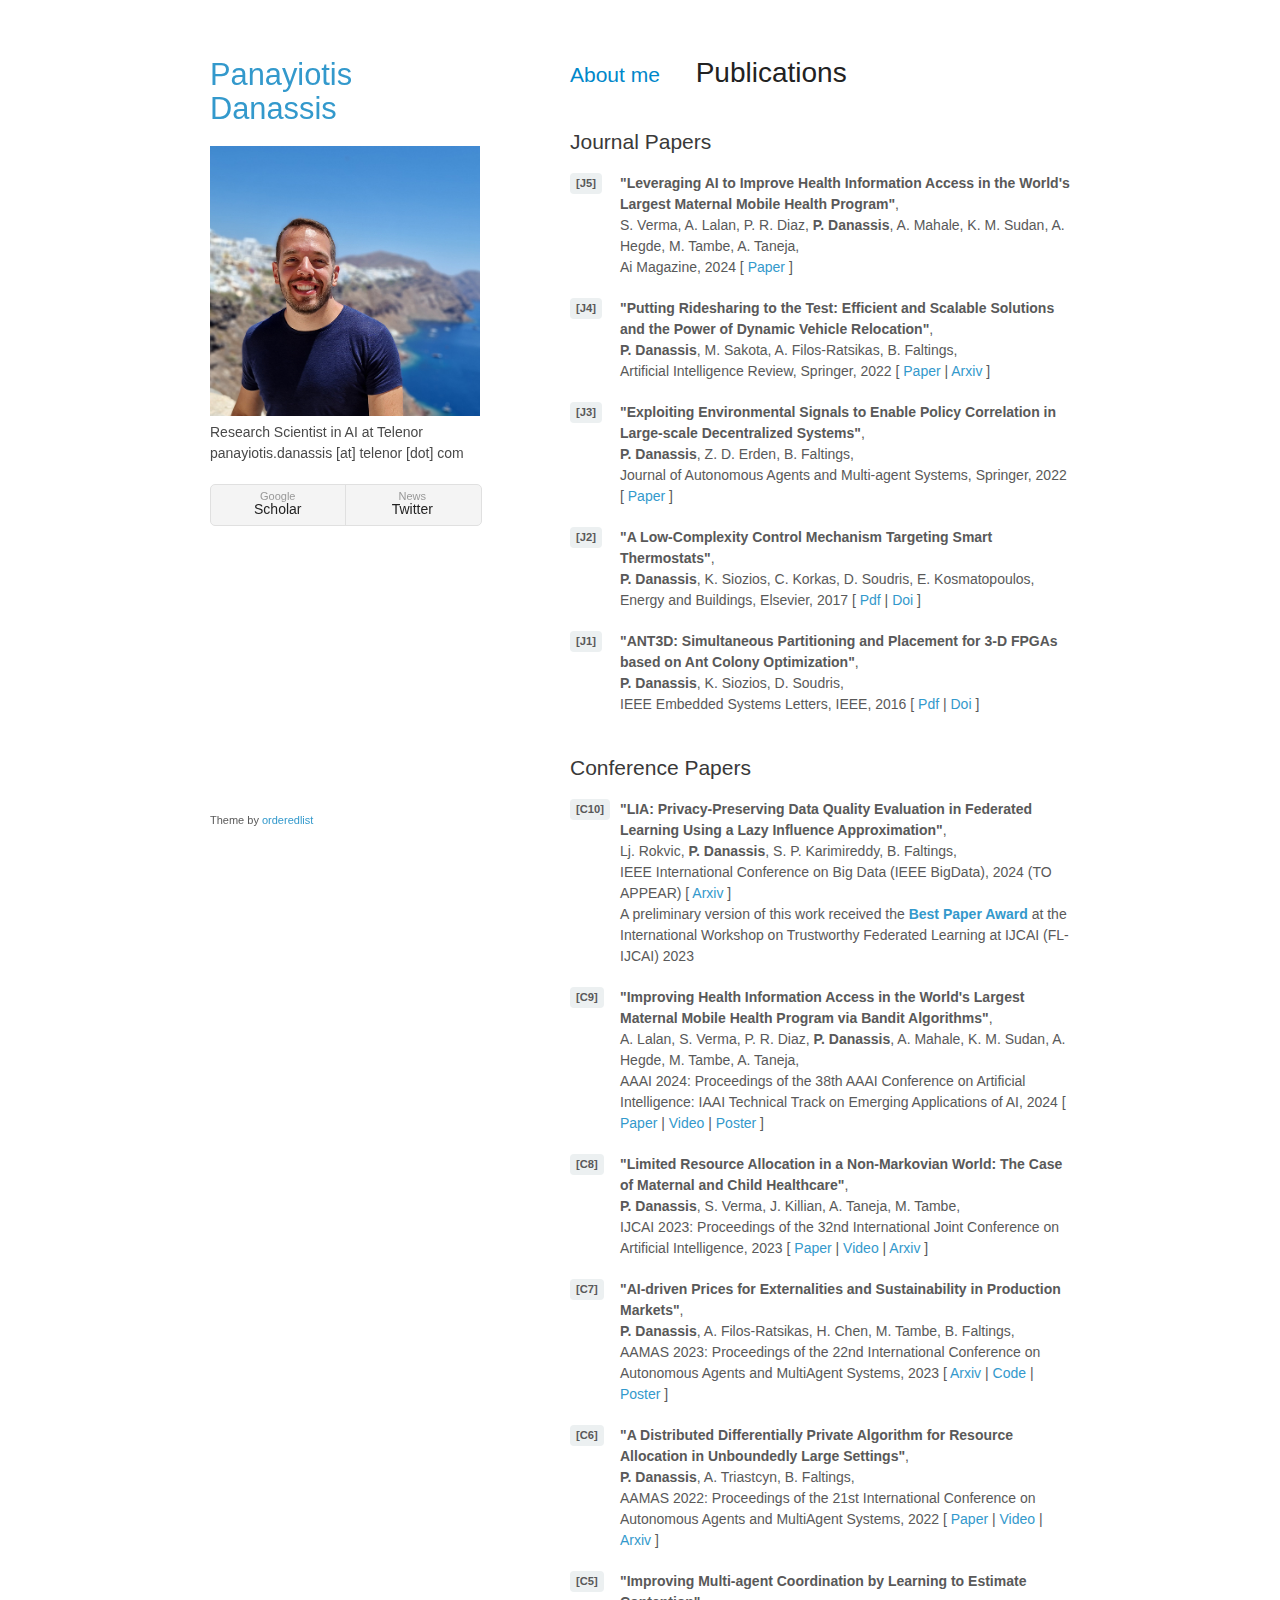
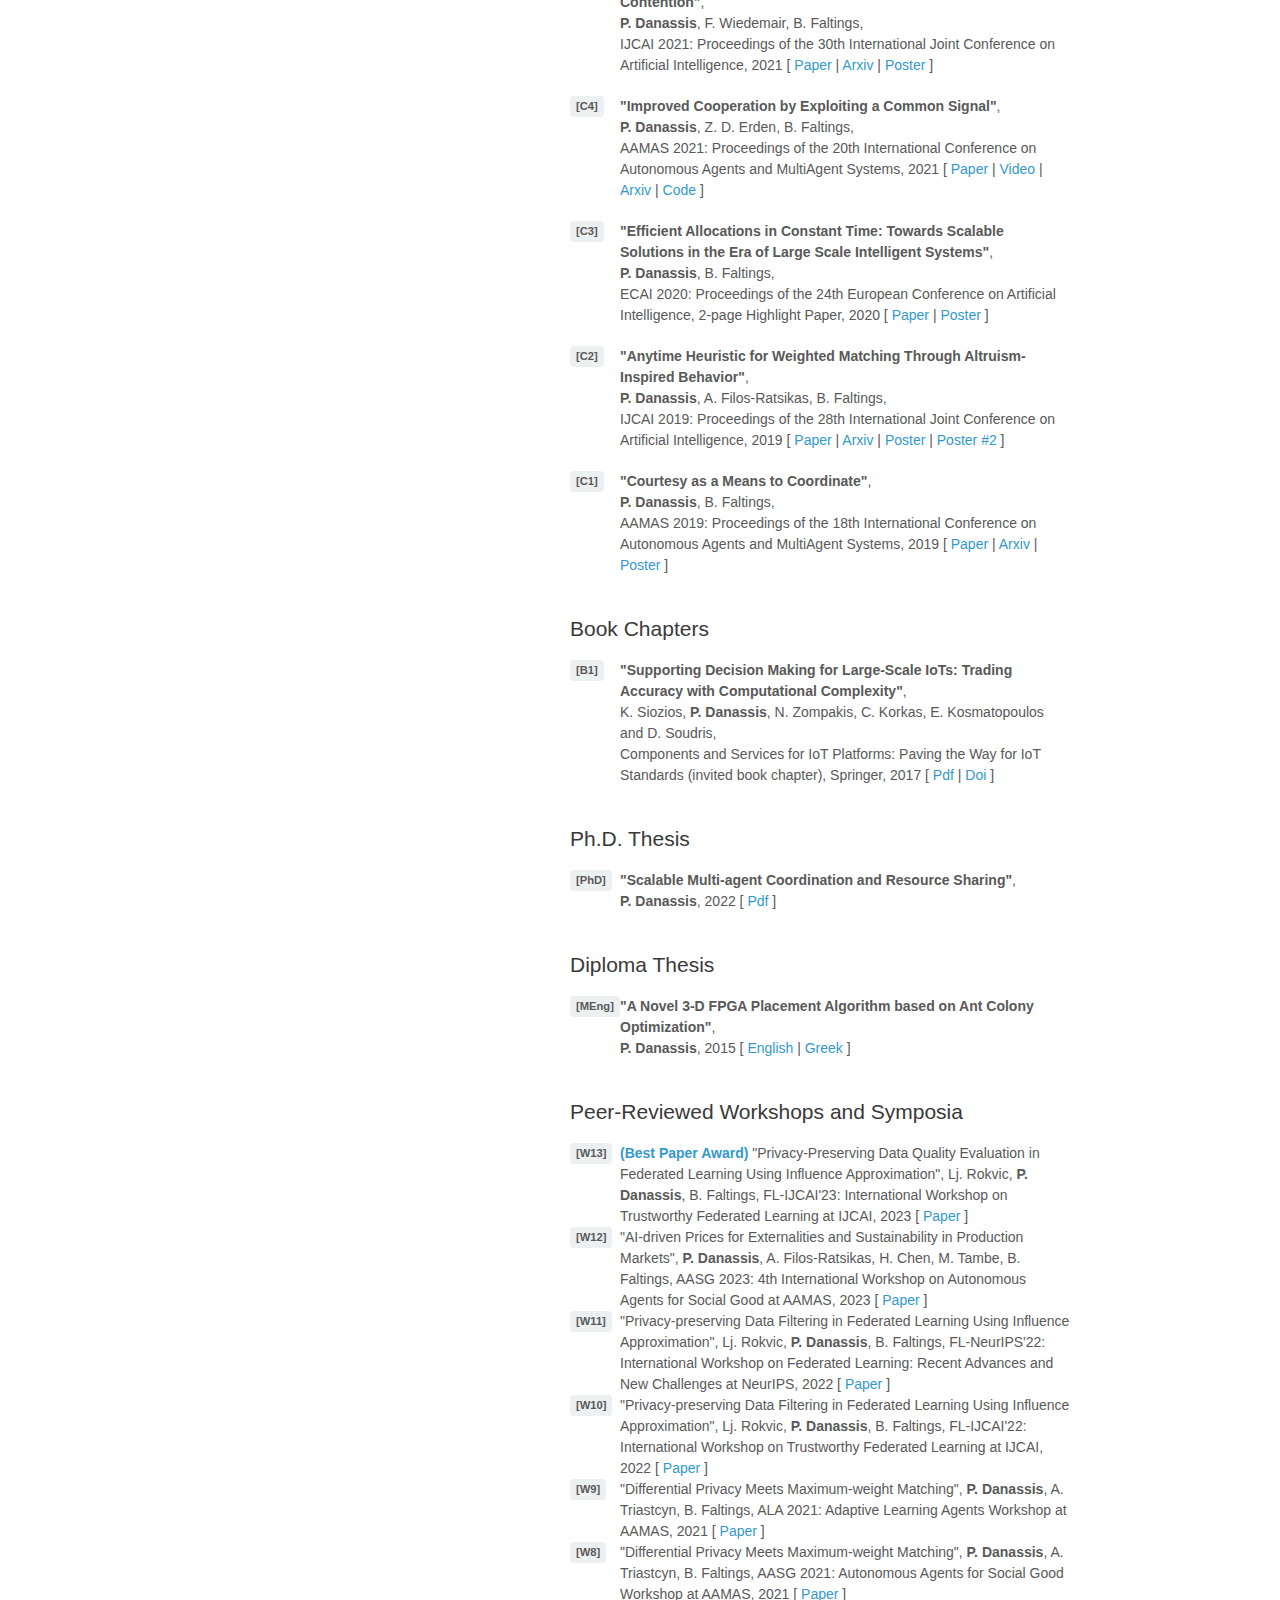
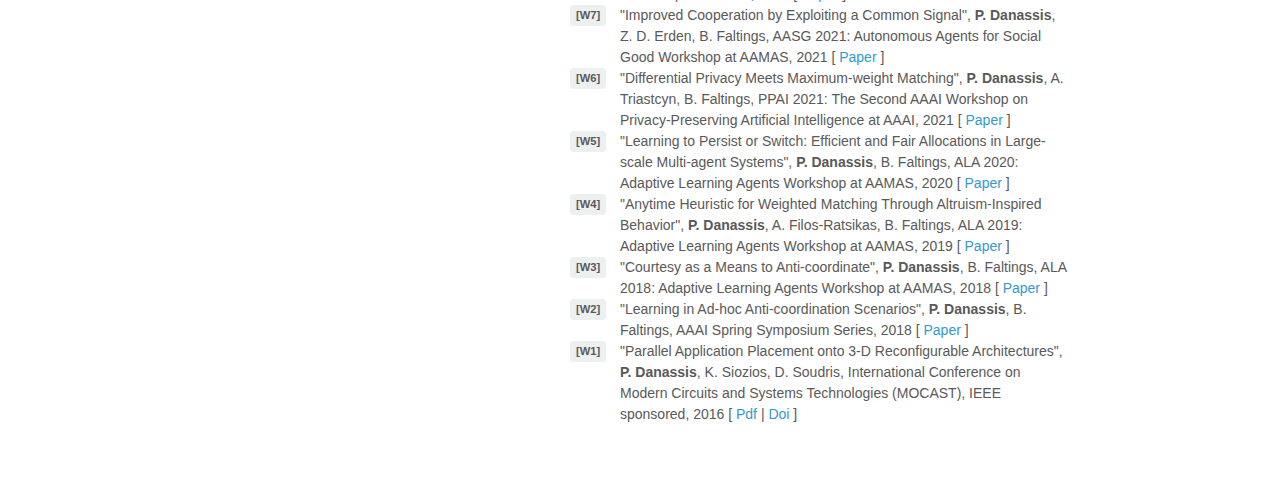
==== commit 6558ebcb: "Updated kilkari publication" ====
--- a/publications.html
+++ b/publications.html
@@ -75,8 +75,9 @@
           <ul class="publications-list">
             <li data-number="J5"><p>
               <b>"Leveraging AI to Improve Health Information Access in the World's Largest Maternal Mobile Health Program"</b>, </br>
-              A. Lalan, S. Verma, P. R. Diaz, <b>P. Danassis</b>, A. Mahale, K. M. Sudan, A. Hegde, M. Tambe, A. Taneja, </br>
-              Ai Magazine, 2024 (TO APPEAR)
+              S. Verma, A. Lalan, P. R. Diaz, <b>P. Danassis</b>, A. Mahale, K. M. Sudan, A. Hegde, M. Tambe, A. Taneja, </br>
+              Ai Magazine, 2024
+              [ <a href="https://doi.org/10.1002/aaai.12206" target="_blank">Paper</a> ]
             </li></p>
 
             <li data-number="J4"><p>
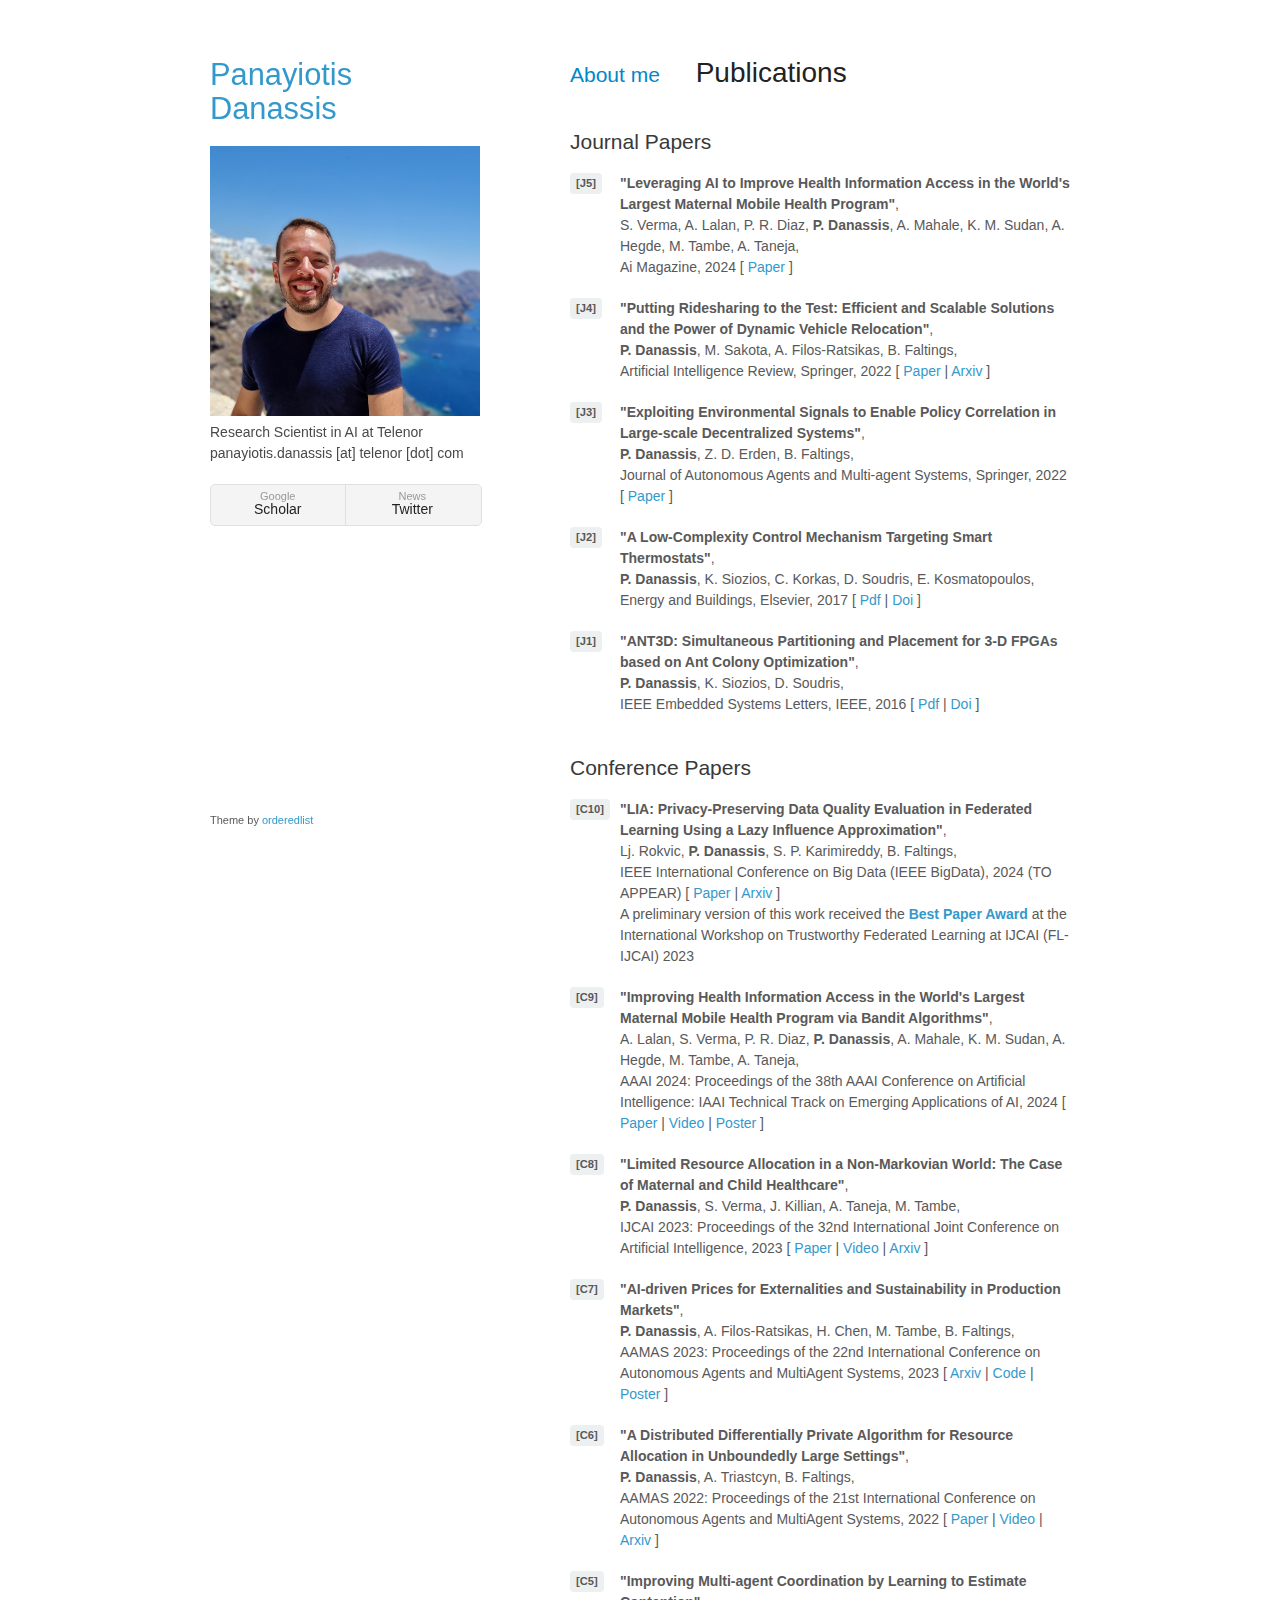
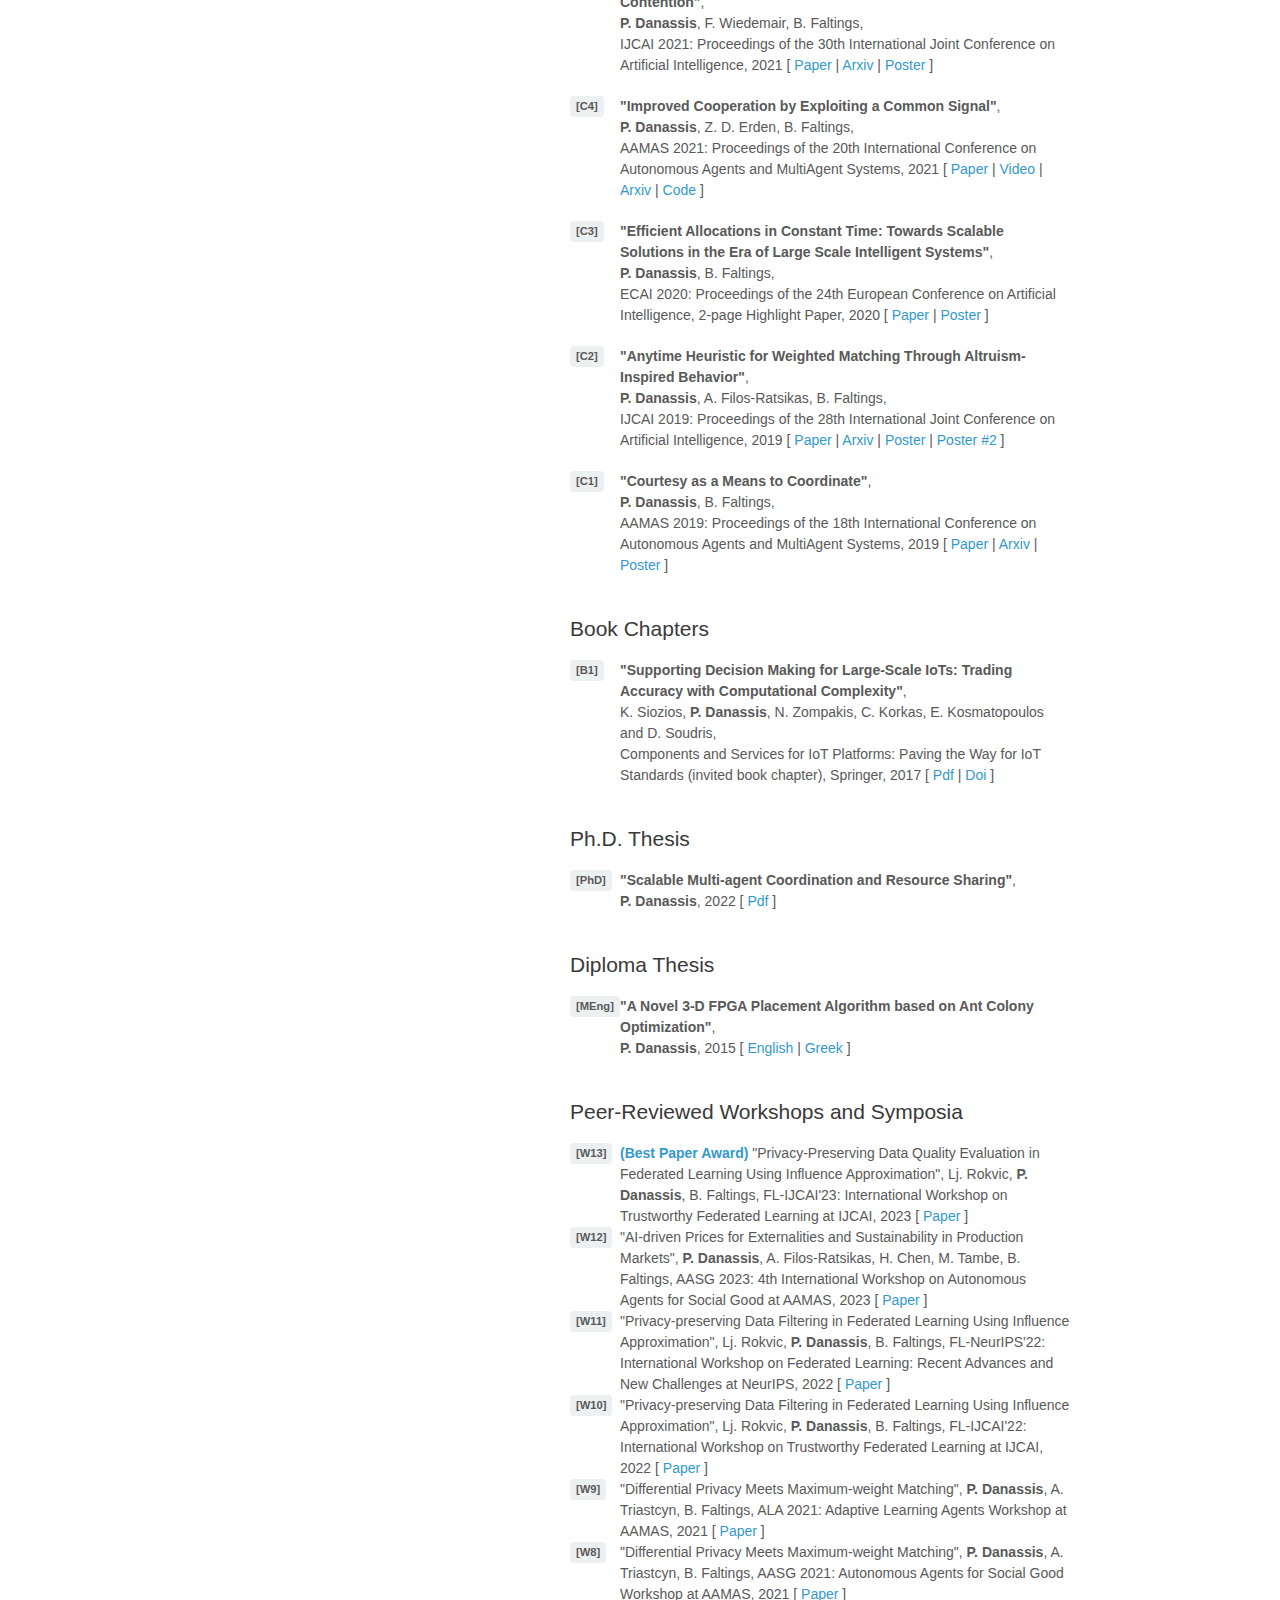
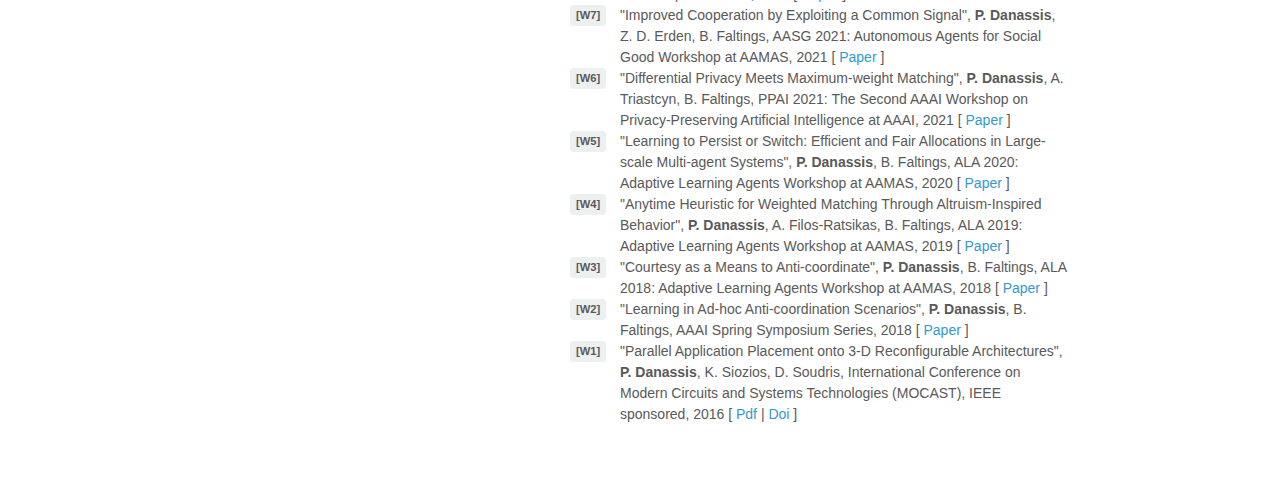
==== commit 46b8b324: "Update publications.html" ====
--- a/publications.html
+++ b/publications.html
@@ -118,7 +118,7 @@
             <li data-number="C10"><p>
               <b>"LIA: Privacy-Preserving Data Quality Evaluation in Federated Learning Using a Lazy Influence Approximation"</b>, </br>
               Lj. Rokvic, <b>P. Danassis</b>, S. P. Karimireddy, B. Faltings, </br>
-              IEEE International Conference on Big Data (IEEE BigData), 2024 (TO APPEAR) [ <a href="https://arxiv.org/abs/2205.11518" target="_blank">Arxiv</a> ] </br>
+              IEEE International Conference on Big Data (IEEE BigData), 2024 (TO APPEAR) [ <a href="https://doi.org/10.1109/BigData62323.2024.10825097" target="_blank">Paper</a> | <a href="https://arxiv.org/abs/2205.11518" target="_blank">Arxiv</a> ] </br>
               A preliminary version of this work received the <b class="linkcolor">Best Paper Award</b> at the International Workshop on Trustworthy Federated Learning at IJCAI (FL-IJCAI) 2023
             </li></p>
 
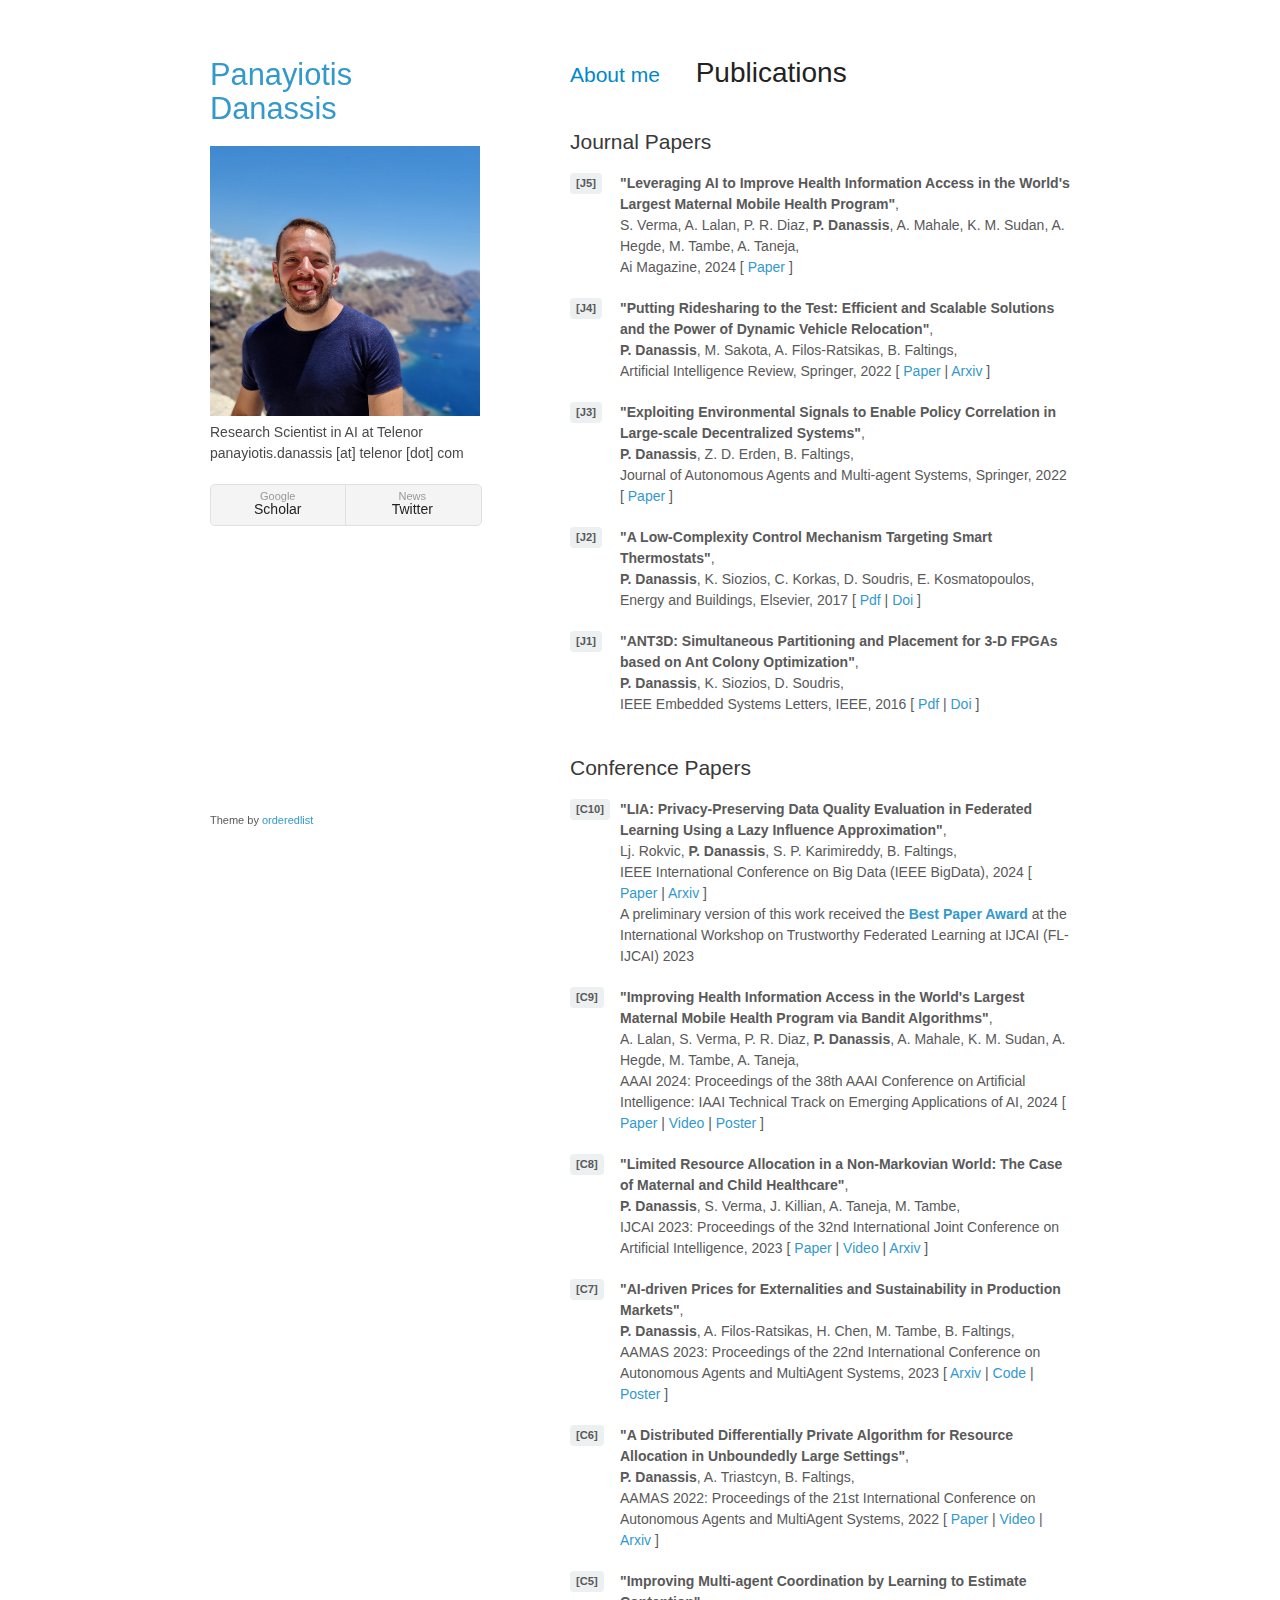
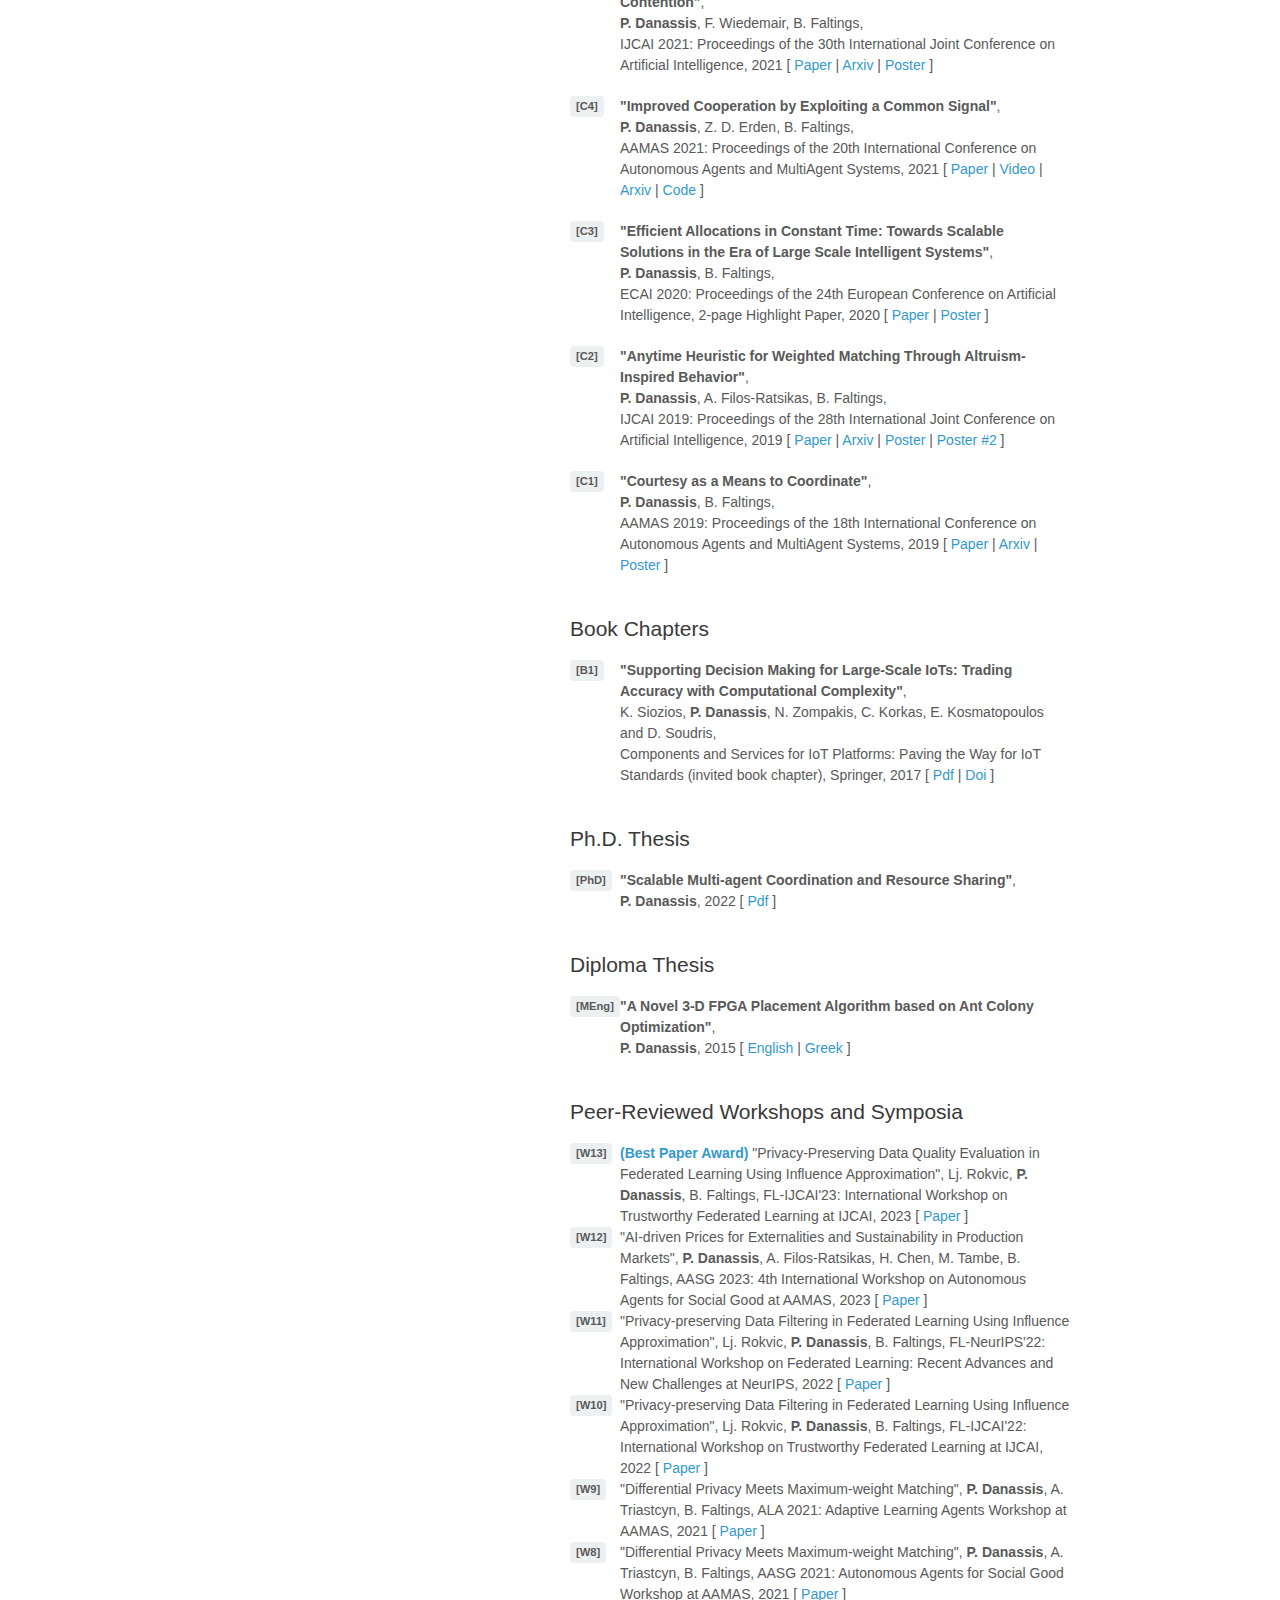
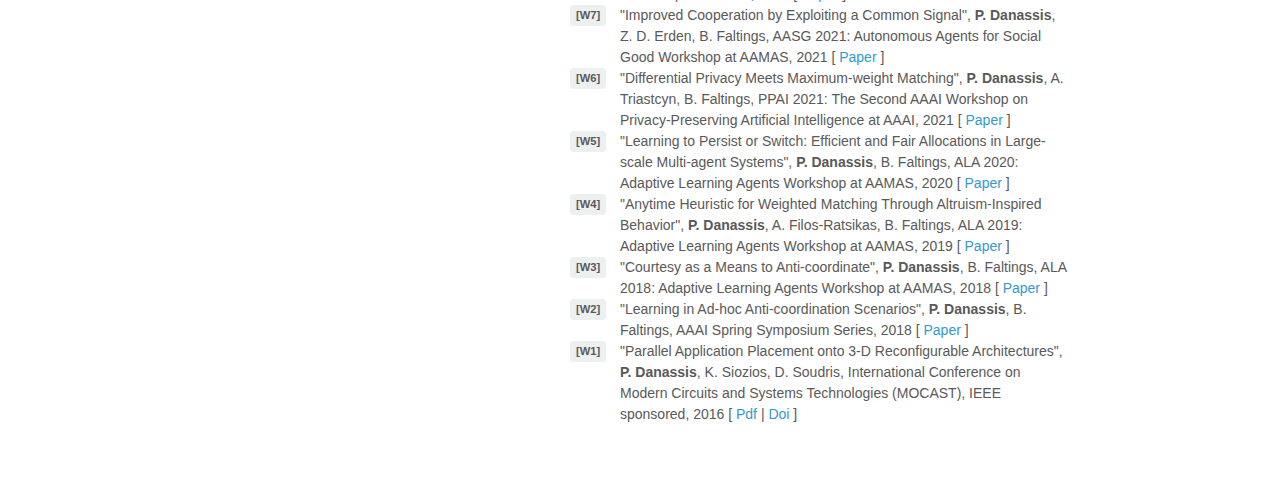
==== commit c4271068: "Update publications.html" ====
--- a/publications.html
+++ b/publications.html
@@ -118,7 +118,7 @@
             <li data-number="C10"><p>
               <b>"LIA: Privacy-Preserving Data Quality Evaluation in Federated Learning Using a Lazy Influence Approximation"</b>, </br>
               Lj. Rokvic, <b>P. Danassis</b>, S. P. Karimireddy, B. Faltings, </br>
-              IEEE International Conference on Big Data (IEEE BigData), 2024 (TO APPEAR) [ <a href="https://doi.org/10.1109/BigData62323.2024.10825097" target="_blank">Paper</a> | <a href="https://arxiv.org/abs/2205.11518" target="_blank">Arxiv</a> ] </br>
+              IEEE International Conference on Big Data (IEEE BigData), 2024 [ <a href="https://doi.org/10.1109/BigData62323.2024.10825097" target="_blank">Paper</a> | <a href="https://arxiv.org/abs/2205.11518" target="_blank">Arxiv</a> ] </br>
               A preliminary version of this work received the <b class="linkcolor">Best Paper Award</b> at the International Workshop on Trustworthy Federated Learning at IJCAI (FL-IJCAI) 2023
             </li></p>
 
